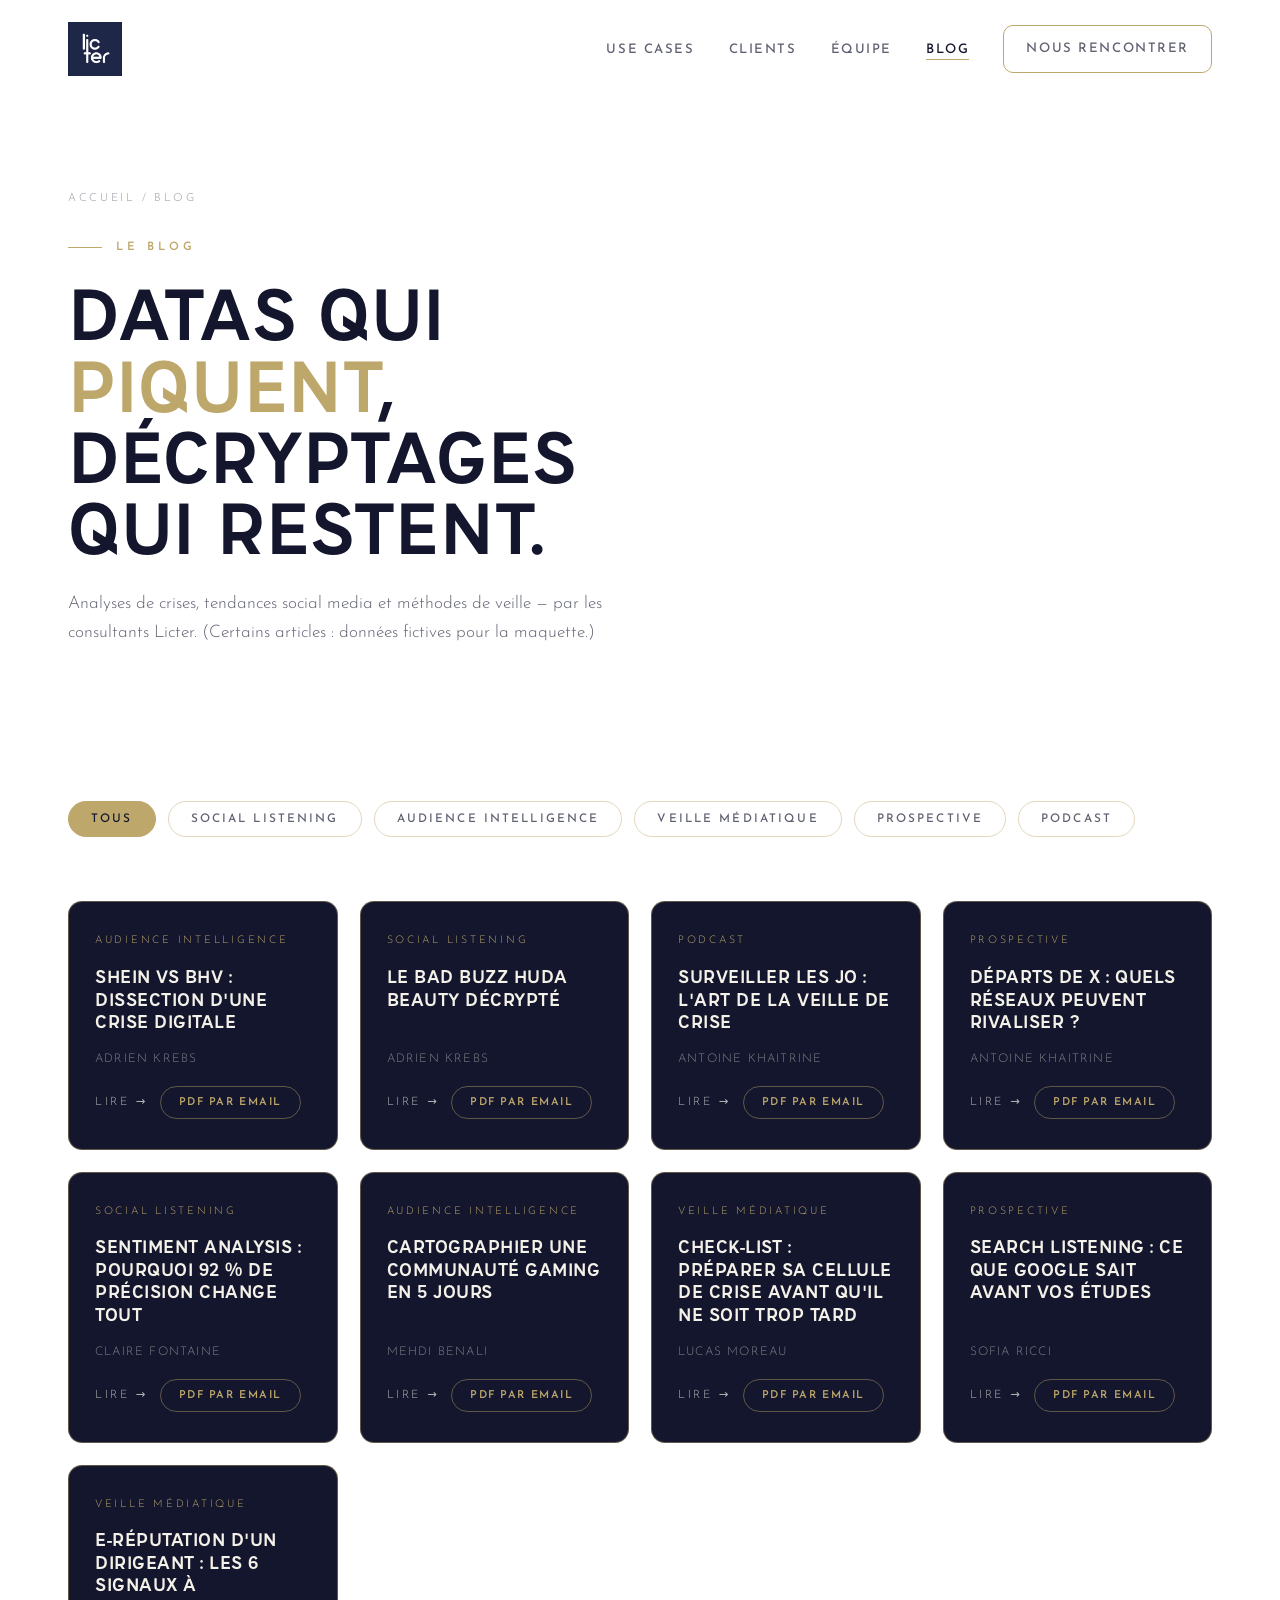
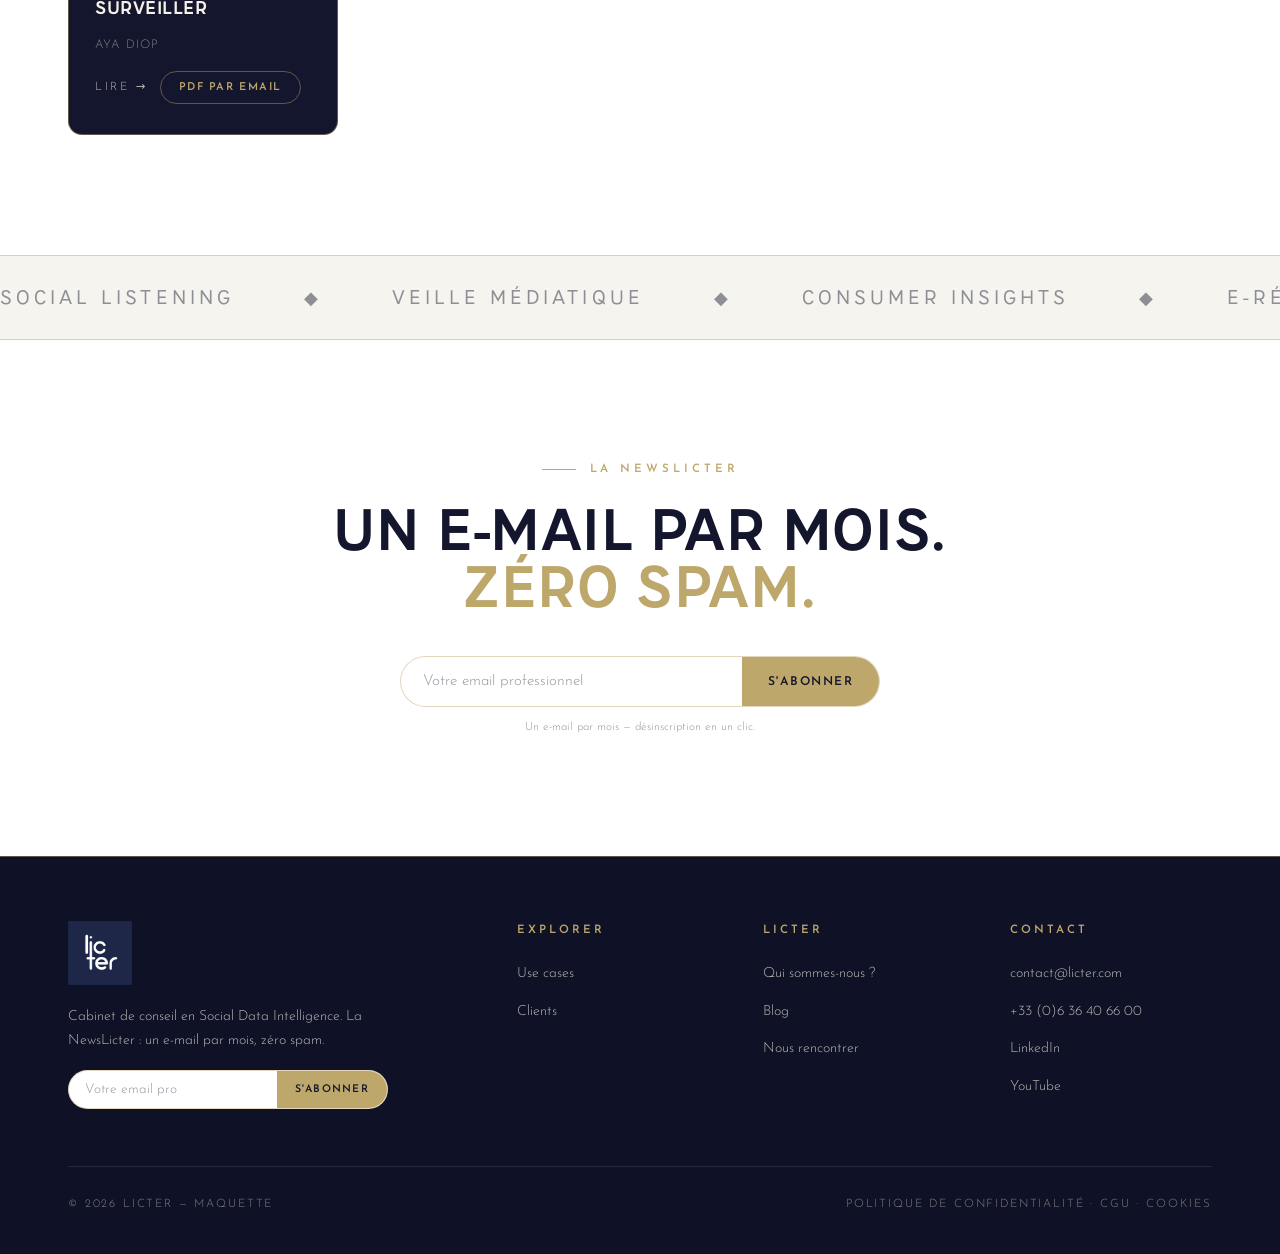
==== blog.html @ c08f7c5b "Use cases : refonte complète en 9 offres - Page use-cases.html : Social Listening, Consumer & Audien" ====
<!DOCTYPE html>
<html lang="fr">
<head>
<meta charset="UTF-8">
<meta name="viewport" content="width=device-width, initial-scale=1.0">
<title>Blog — Licter</title>
<meta name="description" content="Analyses de crises digitales, social listening et veille médiatique : le blog des consultants Licter.">
<meta name="robots" content="noindex, nofollow">
<link rel="preconnect" href="https://fonts.googleapis.com">
<link rel="preconnect" href="https://fonts.gstatic.com" crossorigin>
<link href="https://fonts.googleapis.com/css2?family=Josefin+Sans:ital,wght@0,300;0,400;0,500;0,600;1,400&display=swap" rel="stylesheet">
<link rel="stylesheet" href="assets/css/style.css?v=1784730617">
</head>
<body>
<div id="progress"></div>
<div id="halo"></div>
<nav id="nav">
  <div class="wrap nav-inner">
    <a href="index.html" class="brand">
      <img src="assets/img/logo-bleu.webp" alt="Licter — accueil">
    </a>
    <ul class="nav-links" id="navlinks">
      <li><a href="use-cases.html">Use cases</a><div class="submenu"><div class="submenu-inner"><a href="use-cases.html"><b>Social Listening</b><small>Mentions, sentiment, tendances émergentes</small></a><a href="use-cases.html"><b>Consumer & Audience Intelligence</b><small>Comprendre vos cibles et leurs communautés</small></a><a href="use-cases.html"><b>Veille 24/24</b><small>Détection et alerte en continu, jour et nuit</small></a><a href="use-cases.html"><b>GEO</b><small>Votre marque dans les réponses des IA</small></a><a class="tout" href="use-cases.html"><b>Tous nos use cases →</b></a></div></div></li>
      <li><a href="clients.html">Clients</a><div class="submenu"><div class="submenu-inner"><a href="clients.html"><b>Témoignages vidéo</b><small>HP, La Poste, Decathlon… en 2 minutes</small></a><a href="clients.html"><b>Nos références</b><small>50+ entreprises, 14 secteurs</small></a><a href="clients.html"><b>Devenir client</b><small>Une analyse gratuite sous 24 h</small></a><a class="tout" href="clients.html"><b>Tous les témoignages →</b></a></div></div></li>
      <li><a href="equipe.html">Équipe</a><div class="submenu"><div class="submenu-inner"><a href="equipe.html"><b>L'équipe</b><small>Consultants, data scientists, veilleurs</small></a><a href="equipe.html"><b>Notre histoire</b><small>De 2019 au Top 50 mondial</small></a><a href="equipe.html"><b>Nous rejoindre</b><small>3 postes ouverts</small></a><a class="tout" href="equipe.html"><b>Qui sommes-nous ? →</b></a></div></div></li>
      <li><a href="blog.html" class="active">Blog</a><div class="submenu"><div class="submenu-inner"><a href="blog.html"><b>Décryptages de crises</b><small>Shein vs BHV, Huda Beauty…</small></a><a href="blog.html"><b>Méthodes de veille</b><small>Check-lists et retours d'expérience</small></a><a href="blog.html"><b>La NewsLicter</b><small>Un e-mail par mois, zéro spam</small></a><a class="tout" href="blog.html"><b>Tous les articles →</b></a></div></div></li>
      <li><a href="contact.html" class="btn" style="padding:12px 22px">Nous rencontrer</a></li>
    </ul>
    <button class="burger" id="burger" aria-label="Menu">☰</button>
  </div>
</nav>
<header class="page-hero">
  <div class="wrap">
    <span class="fil"><a href="index.html">Accueil</a> / Blog</span>
    <div class="eyebrow">Le blog</div>
    <h1>Datas qui <span class="gold">piquent</span>,<br>décryptages qui restent.</h1>
    <p class="lead">Analyses de crises, tendances social media et méthodes de veille — par les consultants Licter. (Certains articles : données fictives pour la maquette.)</p>
  </div>
</header><section class="section" style="padding-top:20px">
  <div class="wrap">
    <div class="filtres rv">
      <button class="actif" data-cat="tous">Tous</button>
      <button data-cat="listening">Social Listening</button>
      <button data-cat="audience">Audience Intelligence</button>
      <button data-cat="veille">Veille médiatique</button>
      <button data-cat="prospective">Prospective</button>
      <button data-cat="podcast">Podcast</button>
    </div>
    <div class="articles">
      <div class="article rv" data-cat="audience"><span class="cat">Audience Intelligence</span><h3>Shein vs BHV : dissection d'une crise digitale</h3><span class="auteur">Adrien Krebs</span><div class="actions"><a href="#" class="lire">Lire →</a><button class="gate" data-titre="Shein vs BHV : dissection d'une crise digitale">PDF par email</button></div></div>
      <div class="article rv d1" data-cat="listening"><span class="cat">Social Listening</span><h3>Le bad buzz Huda Beauty décrypté</h3><span class="auteur">Adrien Krebs</span><div class="actions"><a href="#" class="lire">Lire →</a><button class="gate" data-titre="Le bad buzz Huda Beauty décrypté">PDF par email</button></div></div>
      <div class="article rv d2" data-cat="podcast"><span class="cat">Podcast</span><h3>Surveiller les JO : l'art de la veille de crise</h3><span class="auteur">Antoine Khaitrine</span><div class="actions"><a href="#" class="lire">Lire →</a><button class="gate" data-titre="Surveiller les JO : l'art de la veille de crise">PDF par email</button></div></div>
      <div class="article rv d3" data-cat="prospective"><span class="cat">Prospective</span><h3>Départs de X : quels réseaux peuvent rivaliser ?</h3><span class="auteur">Antoine Khaitrine</span><div class="actions"><a href="#" class="lire">Lire →</a><button class="gate" data-titre="Départs de X : quels réseaux peuvent rivaliser ?">PDF par email</button></div></div>
      <div class="article rv" data-cat="listening"><span class="cat">Social Listening</span><h3>Sentiment analysis : pourquoi 92 % de précision change tout</h3><span class="auteur">Claire Fontaine</span><div class="actions"><a href="#" class="lire">Lire →</a><button class="gate" data-titre="Sentiment analysis : pourquoi 92 % de précision change tout">PDF par email</button></div></div>
      <div class="article rv d1" data-cat="audience"><span class="cat">Audience Intelligence</span><h3>Cartographier une communauté gaming en 5 jours</h3><span class="auteur">Mehdi Benali</span><div class="actions"><a href="#" class="lire">Lire →</a><button class="gate" data-titre="Cartographier une communauté gaming en 5 jours">PDF par email</button></div></div>
      <div class="article rv d2" data-cat="veille"><span class="cat">Veille médiatique</span><h3>Check-list : préparer sa cellule de crise avant qu'il ne soit trop tard</h3><span class="auteur">Lucas Moreau</span><div class="actions"><a href="#" class="lire">Lire →</a><button class="gate" data-titre="Check-list : préparer sa cellule de crise avant qu'il ne soit trop tard">PDF par email</button></div></div>
      <div class="article rv d3" data-cat="prospective"><span class="cat">Prospective</span><h3>Search listening : ce que Google sait avant vos études</h3><span class="auteur">Sofia Ricci</span><div class="actions"><a href="#" class="lire">Lire →</a><button class="gate" data-titre="Search listening : ce que Google sait avant vos études">PDF par email</button></div></div>
      <div class="article rv" data-cat="veille"><span class="cat">Veille médiatique</span><h3>E-réputation d'un dirigeant : les 6 signaux à surveiller</h3><span class="auteur">Aya Diop</span><div class="actions"><a href="#" class="lire">Lire →</a><button class="gate" data-titre="E-réputation d'un dirigeant : les 6 signaux à surveiller">PDF par email</button></div></div>
    </div>
  </div>
</section>
<div class="marquee" aria-hidden="true">
  <div class="marquee-track">
    <span>Social listening</span><span>◆</span><span>Veille médiatique</span><span>◆</span><span>Consumer insights</span><span>◆</span><span>E-réputation</span><span>◆</span><span>Gestion de crise</span><span>◆</span><span>Audience intelligence</span><span>◆</span><span>Search listening</span><span>◆</span><span>Étude de marché social data</span><span>◆</span>
  </div>
</div>
<section class="section" style="text-align:center">
  <div class="wrap">
    <div class="eyebrow rv" style="justify-content:center">La NewsLicter</div>
    <h2 class="rv d1">Un e-mail par mois.<br><span class="gold">Zéro spam.</span></h2>
    <div class="rv d2" style="margin-top:40px;display:flex;flex-direction:column;align-items:center">
      <form class="lead-form" data-source="newsletter-blog" novalidate style="width:100%;max-width:480px">
        <input type="email" placeholder="Votre email professionnel" aria-label="Votre email professionnel" required>
        <button type="submit">S'abonner</button>
      </form>
      <p class="lead-ok">✓ Bienvenue dans la NewsLicter !</p>
      <p class="lead-note" style="text-align:center">Un e-mail par mois — désinscription en un clic.</p>
    </div>
  </div>
</section>
<div class="modal-back" id="modal-gate" role="dialog" aria-modal="true" aria-labelledby="modal-titre">
  <div class="modal">
    <button class="close" aria-label="Fermer">✕</button>
    <span class="modal-cat">Étude Licter · PDF</span>
    <h3 class="modal-titre" id="modal-titre">Titre de l'étude</h3>
    <p>Recevez le décryptage complet dans votre boîte mail — méthodologie, chiffres et enseignements.</p>
    <form class="lead-form" data-source="etude-pdf" novalidate>
      <input type="email" placeholder="Votre email professionnel" aria-label="Votre email professionnel" required>
      <button type="submit">Recevoir le PDF</button>
    </form>
    <p class="lead-ok">✓ L'étude arrive dans votre boîte mail !</p>
    <p class="lead-note">En envoyant votre email, vous acceptez d'être recontacté par Licter — désinscription en un clic.</p>
  </div>
</div>

<div class="modal-back" id="modal-exit" role="dialog" aria-modal="true" aria-labelledby="exit-titre">
  <div class="modal">
    <button class="close" aria-label="Fermer">✕</button>
    <span class="modal-cat">Avant de partir…</span>
    <h3 id="exit-titre">Repartez avec l'analyse gratuite de votre marque</h3>
    <p>Indiquez votre email : un consultant vous envoie une première analyse social data sous 24 h. Sans engagement.</p>
    <form class="lead-form" data-source="exit-intent" novalidate>
      <input type="email" placeholder="Votre email professionnel" aria-label="Votre email professionnel" required>
      <button type="submit">Recevoir mon analyse</button>
    </form>
    <p class="lead-ok">✓ C'est noté ! À très vite.</p>
    <p class="lead-note">En envoyant votre email, vous acceptez d'être recontacté par Licter — désinscription en un clic.</p>
  </div>
</div><footer>
  <div class="wrap">
    <div class="foot-grid">
      <div>
        <div class="brand" style="margin-bottom:20px"><img src="assets/img/logo-bleu.webp" alt="Licter" style="height:64px;width:64px"></div>
        <p style="font-size:.88rem;color:var(--ivoire-60);max-width:34ch">Cabinet de conseil en Social Data Intelligence. La NewsLicter : un e-mail par mois, zéro spam.</p>
        <form class="lead-form mini" data-source="newsletter-footer" novalidate style="margin-top:18px;max-width:320px">
          <input type="email" placeholder="Votre email pro" aria-label="Votre email professionnel" required>
          <button type="submit">S'abonner</button>
        </form>
        <p class="lead-ok">✓ Bienvenue dans la NewsLicter !</p>
      </div>
      <div><h4>Explorer</h4><ul><li><a href="use-cases.html">Use cases</a></li><li><a href="clients.html">Clients</a></li></ul></div>
      <div><h4>Licter</h4><ul><li><a href="equipe.html">Qui sommes-nous ?</a></li><li><a href="blog.html">Blog</a></li><li><a href="contact.html">Nous rencontrer</a></li></ul></div>
      <div><h4>Contact</h4><ul><li><a href="mailto:contact@licter.com">contact@licter.com</a></li><li><a href="tel:+33636406600">+33 (0)6 36 40 66 00</a></li><li><a href="#">LinkedIn</a></li><li><a href="#">YouTube</a></li></ul></div>
    </div>
    <div class="foot-bottom">
      <span>© 2026 Licter — Maquette</span>
      <span>Politique de confidentialité · CGU · Cookies</span>
    </div>
  </div>
</footer>
<script src="assets/js/main.js?v=1784730617"></script>
</body>
</html>
---- assets/css/style.css ----
@font-face{
  font-family:'Aiglon';
  src:url('../fonts/AiglonPro-Regular.woff2') format('woff2');
  font-weight:400;font-style:normal;font-display:swap;
}
@font-face{
  font-family:'Aiglon';
  src:url('../fonts/AiglonPro-Bold.woff2') format('woff2');
  font-weight:700;font-style:normal;font-display:swap;
}

:root{
  --noir:#000000;        /* fond — brief : fonds noirs */
  --nuit:#0B0D1C;        /* noir bleuté profond */
  --bleu:#13162D;        /* bleu Licter — surfaces */
  --bleu-2:#1B2040;      /* surfaces élevées */
  --ligne:rgba(190,167,107,.22);
  --or:#BEA76B;          /* doré Licter */
  --or-clair:#DCC98F;
  --ivoire:#F4F1E8;
  --ivoire-60:rgba(244,241,232,.62);
  --ivoire-35:rgba(244,241,232,.35);
  --display:'Aiglon', Georgia, serif;
  --body:'Josefin Sans', 'Segoe UI', system-ui, sans-serif;
  --max:1200px;
}
*{margin:0;padding:0;box-sizing:border-box}
html{scroll-behavior:smooth}
body{
  background:var(--noir);
  color:var(--ivoire);
  font-family:var(--body);
  font-weight:300;
  line-height:1.65;
  overflow-x:hidden;
}
::selection{background:var(--or);color:var(--nuit)}
img{max-width:100%;display:block}
a{color:inherit;text-decoration:none}

/* ---------- utilitaires ---------- */
.wrap{max-width:var(--max);margin:0 auto;padding:0 28px}
.eyebrow{
  font-family:var(--body);font-weight:600;font-size:.72rem;
  letter-spacing:.34em;text-transform:uppercase;color:var(--or);
  display:flex;align-items:center;gap:14px;margin-bottom:22px;
}
.eyebrow::before{content:'';width:34px;height:1px;background:var(--or);display:inline-block}
h1,h2,h3{font-family:var(--display);font-weight:700;line-height:1.06;letter-spacing:.01em}
h2{font-size:clamp(2rem,4.4vw,3.4rem);text-transform:uppercase}
.gold{color:var(--or)}
.section{padding:120px 0;position:relative}
.lead{font-size:1.08rem;color:var(--ivoire-60);max-width:560px}

/* reveal au scroll */
.rv{opacity:0;transform:translateY(34px);transition:opacity .9s cubic-bezier(.19,1,.22,1),transform .9s cubic-bezier(.19,1,.22,1)}
.rv.in{opacity:1;transform:none}
.rv.d1{transition-delay:.12s}.rv.d2{transition-delay:.24s}.rv.d3{transition-delay:.36s}.rv.d4{transition-delay:.48s}

/* barre de progression scroll */
#progress{position:fixed;top:0;left:0;height:2px;width:0;background:linear-gradient(90deg,var(--or),var(--or-clair));z-index:1000}

/* curseur halo */
#halo{position:fixed;width:340px;height:340px;border-radius:50%;pointer-events:none;z-index:1;
  background:radial-gradient(circle,rgba(190,167,107,.10) 0%,transparent 65%);
  transform:translate(-50%,-50%);transition:opacity .4s;opacity:0}

/* ---------- nav ---------- */
nav{
  position:fixed;top:0;left:0;right:0;z-index:900;
  transition:background .4s,border-color .4s,padding .4s;
  border-bottom:1px solid transparent;padding:22px 0;
}
nav.scrolled{background:rgba(0,0,0,.72);backdrop-filter:blur(18px);border-color:var(--ligne);padding:14px 0}
.nav-inner{display:flex;align-items:center;justify-content:space-between;gap:24px}
.brand{display:flex;align-items:center;gap:12px}
.brand img{height:54px;width:54px}

.nav-links{display:flex;gap:34px;align-items:center;list-style:none}
.nav-links a{font-size:.82rem;font-weight:500;letter-spacing:.12em;text-transform:uppercase;color:var(--ivoire-60);position:relative;padding:4px 0;transition:color .3s}
.nav-links a::after{content:'';position:absolute;left:0;bottom:0;width:0;height:1px;background:var(--or);transition:width .35s cubic-bezier(.19,1,.22,1)}
.nav-links a:hover{color:var(--ivoire)}
.nav-links a:hover::after{width:100%}
.btn{
  display:inline-flex;align-items:center;gap:10px;
  font-family:var(--body);font-weight:600;font-size:.8rem;letter-spacing:.16em;text-transform:uppercase;
  padding:15px 30px;border:1px solid var(--or);color:var(--or);
  position:relative;overflow:hidden;transition:color .35s;cursor:pointer;background:transparent;
}
.btn::before{content:'';position:absolute;inset:0;background:var(--or);transform:scaleX(0);transform-origin:left;transition:transform .35s cubic-bezier(.19,1,.22,1);z-index:-1}
.btn:hover{color:var(--nuit)}
.btn:hover::before{transform:scaleX(1)}
.btn.plein{background:var(--or);color:var(--nuit)}
.btn.plein::before{background:var(--or-clair);transform:scaleX(0)}
.btn.plein:hover::before{transform:scaleX(1)}
.burger{display:none;background:none;border:none;color:var(--ivoire);font-size:1.6rem;cursor:pointer}

/* ---------- hero ---------- */
#hero{min-height:100vh;display:flex;align-items:center;position:relative;overflow:hidden}
#constellation{position:absolute;inset:0;width:100%;height:100%}
.hero-content{position:relative;z-index:2;padding:160px 0 80px}
.hero-badge{
  display:inline-flex;align-items:center;gap:10px;border:1px solid var(--ligne);
  padding:9px 18px;border-radius:100px;font-size:.72rem;letter-spacing:.22em;text-transform:uppercase;
  color:var(--ivoire-60);margin-bottom:34px;background:rgba(19,22,45,.5);backdrop-filter:blur(6px);
}
.hero-badge i{width:7px;height:7px;border-radius:50%;background:var(--or);display:inline-block;animation:pulse 2.2s infinite}
@keyframes pulse{0%,100%{box-shadow:0 0 0 0 rgba(190,167,107,.5)}50%{box-shadow:0 0 0 7px rgba(190,167,107,0)}}
h1{font-size:clamp(2.6rem,6.4vw,5.2rem);text-transform:uppercase;max-width:15ch}
.h1-line{display:block;overflow:hidden}
.h1-line span{display:inline-block;transform:translateY(110%);animation:rise 1.1s cubic-bezier(.19,1,.22,1) forwards}
.h1-line:nth-child(2) span{animation-delay:.14s}
.h1-line:nth-child(3) span{animation-delay:.28s}
@keyframes rise{to{transform:none}}
.hero-sub{margin-top:30px;font-size:1.12rem;color:var(--ivoire-60);max-width:520px;opacity:0;animation:fadeup 1s .55s forwards}
.hero-ctas{margin-top:44px;display:flex;gap:18px;flex-wrap:wrap;opacity:0;animation:fadeup 1s .75s forwards}
@keyframes fadeup{from{opacity:0;transform:translateY(20px)}to{opacity:1;transform:none}}
.hero-stats{
  margin-top:80px;display:grid;grid-template-columns:repeat(4,1fr);gap:1px;background:var(--ligne);
  border:1px solid var(--ligne);opacity:0;animation:fadeup 1s .95s forwards;
}
.stat{background:rgba(19,22,45,.6);backdrop-filter:blur(8px);padding:26px 28px}
.stat b{font-family:var(--display);font-weight:700;font-size:2.1rem;color:var(--or);display:block;line-height:1}
.stat small{font-size:.72rem;letter-spacing:.18em;text-transform:uppercase;color:var(--ivoire-35);display:block;margin-top:10px}
.scroll-hint{position:absolute;bottom:34px;left:50%;transform:translateX(-50%);z-index:2;
  font-size:.66rem;letter-spacing:.3em;text-transform:uppercase;color:var(--ivoire-35);display:flex;flex-direction:column;align-items:center;gap:12px}
.scroll-hint::after{content:'';width:1px;height:44px;background:linear-gradient(var(--or),transparent);animation:drop 1.8s infinite}
@keyframes drop{0%{transform:scaleY(0);transform-origin:top}45%{transform:scaleY(1);transform-origin:top}55%{transform:scaleY(1);transform-origin:bottom}100%{transform:scaleY(0);transform-origin:bottom}}

/* ---------- marquee ---------- */
.marquee{border-top:1px solid var(--ligne);border-bottom:1px solid var(--ligne);padding:26px 0;overflow:hidden;background:var(--bleu)}
.marquee-track{display:flex;gap:70px;width:max-content;animation:scroll 32s linear infinite}
.marquee:hover .marquee-track{animation-play-state:paused}
.marquee-track span{font-family:var(--display);font-weight:400;font-size:1.15rem;letter-spacing:.22em;text-transform:uppercase;color:var(--ivoire-35);white-space:nowrap;transition:color .3s}
.marquee-track span:hover{color:var(--or)}
.marquee-track em{color:var(--or);font-style:normal}
@keyframes scroll{to{transform:translateX(-50%)}}

/* ---------- use cases ---------- */
.grid-3{display:grid;grid-template-columns:repeat(3,1fr);gap:22px;margin-top:64px}
.case{
  border:1px solid var(--ligne);background:linear-gradient(160deg,var(--bleu) 0%,rgba(19,22,45,.4) 100%);
  padding:38px 32px;position:relative;transform-style:preserve-3d;transition:border-color .3s;will-change:transform;
}
.case:hover{border-color:rgba(190,167,107,.55)}
.case .num{font-family:var(--body);font-weight:600;font-size:.7rem;letter-spacing:.26em;color:var(--or);display:block;margin-bottom:52px}
.case h3{font-size:1.35rem;text-transform:uppercase;margin-bottom:14px}
.case p{font-size:.92rem;color:var(--ivoire-60)}
.case .fl{position:absolute;top:32px;right:32px;color:var(--or);opacity:0;transform:translate(-8px,8px);transition:.35s}
.case:hover .fl{opacity:1;transform:none}

/* ---------- techno ---------- */
#techno{background:var(--bleu)}
.tech-grid{display:grid;grid-template-columns:repeat(4,1fr);gap:0;margin-top:64px;border:1px solid var(--ligne)}
.tech{padding:44px 34px;border-right:1px solid var(--ligne);position:relative;overflow:hidden;transition:background .4s}
.tech:last-child{border-right:none}
.tech:hover{background:rgba(190,167,107,.05)}
.tech::after{content:'';position:absolute;bottom:0;left:0;width:100%;height:2px;background:var(--or);transform:scaleX(0);transform-origin:left;transition:transform .5s cubic-bezier(.19,1,.22,1)}
.tech:hover::after{transform:scaleX(1)}
.tech .q{font-family:var(--display);font-weight:700;font-size:.85rem;letter-spacing:.3em;color:var(--or);display:block;margin-bottom:20px}
.tech h3{font-size:1.06rem;text-transform:uppercase;letter-spacing:.06em;margin-bottom:14px}
.tech p{font-size:.88rem;color:var(--ivoire-60)}
.pipeline{margin-top:70px;position:relative;height:70px;display:none}
@media(min-width:900px){.pipeline{display:block}}
.pipeline svg{width:100%;height:100%;overflow:visible}

/* ---------- carte ---------- */
#carte .split{display:grid;grid-template-columns:1.5fr 1fr;gap:44px;align-items:stretch;margin-top:56px}
.map-frame{border:1px solid var(--ligne);background:var(--bleu);position:relative;padding:16px;display:flex;align-items:center}
#dotmap{width:100%;aspect-ratio:140/64;display:block;cursor:crosshair}
#tooltip{
  position:absolute;pointer-events:none;background:var(--nuit);border:1px solid var(--or);
  padding:12px 16px;font-size:.8rem;opacity:0;transition:opacity .2s;z-index:5;min-width:170px;
}
#tooltip b{font-family:var(--display);letter-spacing:.08em;color:var(--or);display:block;font-size:.9rem;text-transform:uppercase}
#tooltip small{color:var(--ivoire-60)}
.feed{border:1px solid var(--ligne);background:var(--bleu);display:flex;flex-direction:column;overflow:hidden}
.feed-head{padding:20px 24px;border-bottom:1px solid var(--ligne);display:flex;align-items:center;gap:12px;
  font-size:.72rem;letter-spacing:.26em;text-transform:uppercase;color:var(--ivoire-60)}
.feed-head i{width:8px;height:8px;border-radius:50%;background:#5ecb8f;animation:pulse 1.6s infinite}
#feed-list{padding:12px;display:flex;flex-direction:column;gap:10px;flex:1}
.mention{border:1px solid rgba(244,241,232,.08);background:rgba(0,0,0,.4);padding:14px 16px;animation:slidein .5s cubic-bezier(.19,1,.22,1)}
@keyframes slidein{from{opacity:0;transform:translateY(-14px)}to{opacity:1;transform:none}}
.mention .meta{display:flex;justify-content:space-between;font-size:.68rem;letter-spacing:.14em;text-transform:uppercase;color:var(--ivoire-35);margin-bottom:7px}
.mention .meta .pos{color:#5ecb8f}.mention .meta .neg{color:#d97a6a}.mention .meta .neu{color:var(--or)}
.mention p{font-size:.85rem;color:var(--ivoire-60)}

/* ---------- offres ---------- */
#offres{background:var(--bleu)}
.offres-grid{display:grid;grid-template-columns:1fr 1fr;gap:22px;margin-top:64px}
.offre{
  border:1px solid var(--ligne);padding:52px 44px;position:relative;overflow:hidden;
  background:linear-gradient(150deg,rgba(0,0,0,.5),rgba(0,0,0,.2));transition:transform .5s cubic-bezier(.19,1,.22,1),border-color .4s;
}
.offre:hover{transform:translateY(-8px);border-color:rgba(190,167,107,.6)}
.offre::before{content:'';position:absolute;top:-90px;right:-90px;width:230px;height:230px;border-radius:50%;
  background:radial-gradient(circle,rgba(190,167,107,.16),transparent 70%);transition:transform .6s}
.offre:hover::before{transform:scale(1.5)}
.offre .tag{font-size:.68rem;letter-spacing:.28em;text-transform:uppercase;color:var(--or);border:1px solid var(--ligne);padding:7px 14px;display:inline-block;margin-bottom:30px}
.offre h3{font-size:1.9rem;text-transform:uppercase;margin-bottom:18px}
.offre p{color:var(--ivoire-60);margin-bottom:30px;max-width:44ch}
.offre ul{list-style:none;margin-bottom:38px}
.offre li{padding:11px 0;border-bottom:1px solid rgba(244,241,232,.07);font-size:.92rem;color:var(--ivoire-60);display:flex;gap:12px;align-items:baseline}
.offre li::before{content:'◆';color:var(--or);font-size:.6rem}

/* ---------- clients vidéos ---------- */
.videos{display:grid;grid-template-columns:repeat(3,1fr);gap:22px;margin-top:64px}
.video{
  aspect-ratio:4/4.6;border:1px solid var(--ligne);position:relative;overflow:hidden;cursor:pointer;
  display:flex;flex-direction:column;justify-content:flex-end;padding:30px;
}
.video .bg{position:absolute;inset:0;transition:transform .8s cubic-bezier(.19,1,.22,1)}
.video:hover .bg{transform:scale(1.06)}
.video .bg.v1{background:radial-gradient(circle at 30% 25%,#243056 0%,var(--bleu) 55%,var(--nuit) 100%)}
.video .bg.v2{background:radial-gradient(circle at 70% 30%,#2c2a4e 0%,var(--bleu) 55%,var(--nuit) 100%)}
.video .bg.v3{background:radial-gradient(circle at 45% 70%,#1e2c50 0%,var(--bleu) 55%,var(--nuit) 100%)}
.video .bg::after{content:'';position:absolute;inset:0;background:
  repeating-linear-gradient(0deg,transparent 0 26px,rgba(190,167,107,.05) 26px 27px),
  repeating-linear-gradient(90deg,transparent 0 26px,rgba(190,167,107,.05) 26px 27px)}
.play{
  position:absolute;top:50%;left:50%;transform:translate(-50%,-60%);width:72px;height:72px;border-radius:50%;
  border:1px solid var(--or);display:flex;align-items:center;justify-content:center;transition:.4s;background:rgba(0,0,0,.35);backdrop-filter:blur(4px);
}
.play::after{content:'';border-left:14px solid var(--or);border-top:9px solid transparent;border-bottom:9px solid transparent;margin-left:4px}
.video:hover .play{background:var(--or)}
.video:hover .play::after{border-left-color:var(--nuit)}
.video .vmeta{position:relative;z-index:2}
.video .vmeta small{font-size:.68rem;letter-spacing:.26em;text-transform:uppercase;color:var(--or);display:block;margin-bottom:10px}
.video .vmeta h3{font-size:1.2rem;text-transform:uppercase;line-height:1.25}
.video .duree{position:absolute;top:22px;right:22px;font-size:.7rem;letter-spacing:.14em;color:var(--ivoire-60);border:1px solid rgba(244,241,232,.15);padding:5px 10px;z-index:2}

/* ---------- équipe ---------- */
#equipe{background:var(--bleu)}
.quote{font-family:var(--display);font-weight:400;font-size:clamp(1.5rem,3vw,2.3rem);line-height:1.3;max-width:21ch;margin-top:44px}
.quote .gold{font-weight:700}
.signature{margin-top:30px;font-size:.85rem;letter-spacing:.2em;text-transform:uppercase;color:var(--ivoire-60)}
.team{display:grid;grid-template-columns:repeat(4,1fr);gap:22px;margin-top:70px}
.membre{border:1px solid var(--ligne);overflow:hidden;position:relative}
.membre .photo{aspect-ratio:1/1.15;background:linear-gradient(160deg,var(--bleu-2),var(--nuit));position:relative;overflow:hidden}
.membre .photo::after{content:'';position:absolute;inset:0;background:radial-gradient(circle at 50% 30%,rgba(190,167,107,.12),transparent 60%)}
.membre .photo svg{position:absolute;inset:0;width:100%;height:100%;opacity:.5;transition:transform .7s cubic-bezier(.19,1,.22,1)}
.membre:hover .photo svg{transform:scale(1.1) rotate(3deg)}
.membre .id{padding:22px 24px;border-top:1px solid var(--ligne)}
.membre .id b{font-family:var(--display);letter-spacing:.06em;text-transform:uppercase;display:block;font-size:1rem}
.membre .id small{font-size:.72rem;letter-spacing:.18em;text-transform:uppercase;color:var(--or)}

/* ---------- blog ---------- */
.articles{display:grid;grid-template-columns:repeat(4,1fr);gap:22px;margin-top:64px}
.article{border:1px solid var(--ligne);padding:30px 26px;display:flex;flex-direction:column;gap:16px;background:var(--bleu);transition:transform .45s cubic-bezier(.19,1,.22,1),border-color .3s}
.article:hover{transform:translateY(-8px);border-color:rgba(190,167,107,.55)}
.article .cat{font-size:.66rem;letter-spacing:.26em;text-transform:uppercase;color:var(--or)}
.article h3{font-size:1.05rem;line-height:1.35;text-transform:uppercase;letter-spacing:.03em;flex:1}
.article .auteur{font-size:.75rem;color:var(--ivoire-35);letter-spacing:.1em;text-transform:uppercase}
.article .lire{font-size:.72rem;letter-spacing:.22em;text-transform:uppercase;color:var(--ivoire-60);display:flex;gap:10px;align-items:center;transition:color .3s,gap .3s}
.article:hover .lire{color:var(--or);gap:16px}

/* ---------- CTA final ---------- */
#contact{text-align:center;overflow:hidden;position:relative}
#contact h2{font-size:clamp(2.4rem,6vw,4.6rem);max-width:16ch;margin:0 auto 26px}
#contact .lead{margin:0 auto 46px}
.ring{position:absolute;border:1px solid var(--ligne);border-radius:50%;left:50%;top:50%;transform:translate(-50%,-50%);animation:spin 40s linear infinite;pointer-events:none}
.ring.r1{width:560px;height:560px}
.ring.r2{width:820px;height:820px;animation-duration:70s;animation-direction:reverse}
.ring i{position:absolute;top:-4px;left:50%;width:7px;height:7px;border-radius:50%;background:var(--or)}
@keyframes spin{to{transform:translate(-50%,-50%) rotate(360deg)}}

/* ---------- footer ---------- */
footer{border-top:1px solid var(--ligne);padding:64px 0 40px;background:var(--bleu)}
.foot-grid{display:grid;grid-template-columns:2fr 1fr 1fr 1fr;gap:44px;margin-bottom:56px}
.foot-grid h4{font-family:var(--body);font-weight:600;font-size:.72rem;letter-spacing:.26em;text-transform:uppercase;color:var(--or);margin-bottom:20px}
.foot-grid ul{list-style:none}
.foot-grid li{margin-bottom:11px}
.foot-grid a{font-size:.88rem;color:var(--ivoire-60);transition:color .3s}
.foot-grid a:hover{color:var(--or)}
.foot-bottom{border-top:1px solid rgba(244,241,232,.08);padding-top:28px;display:flex;justify-content:space-between;gap:20px;flex-wrap:wrap;font-size:.72rem;letter-spacing:.16em;text-transform:uppercase;color:var(--ivoire-35)}

/* ---------- responsive ---------- */
@media(max-width:1000px){
  .grid-3,.videos{grid-template-columns:repeat(2,1fr)}
  .tech-grid{grid-template-columns:repeat(2,1fr)}
  .tech:nth-child(2){border-right:none}
  .tech:nth-child(-n+2){border-bottom:1px solid var(--ligne)}
  .articles,.team{grid-template-columns:repeat(2,1fr)}
  #carte .split{grid-template-columns:1fr}
  .offres-grid{grid-template-columns:1fr}
  .foot-grid{grid-template-columns:1fr 1fr}
}
@media(max-width:720px){
  .nav-links{position:fixed;inset:0;background:var(--noir);flex-direction:column;justify-content:center;gap:30px;
    transform:translateX(100%);transition:transform .45s cubic-bezier(.19,1,.22,1);z-index:950}
  .nav-links.open{transform:none}
  .nav-links a{font-size:1.1rem}
  .burger{display:block;position:relative;z-index:960}
  .hero-stats{grid-template-columns:1fr 1fr}
  .grid-3,.videos,.articles,.team{grid-template-columns:1fr}
  .section{padding:80px 0}
  #halo{display:none}
}
@media(prefers-reduced-motion:reduce){
  *,*::before,*::after{animation-duration:.01ms!important;animation-iteration-count:1!important;transition-duration:.01ms!important}
  .h1-line span{transform:none}
  .hero-sub,.hero-ctas,.hero-stats{opacity:1}
  .rv{opacity:1;transform:none}
}

/* ---------- pages intérieures ---------- */
.nav-links a.active{color:var(--ivoire)}
.nav-links a.active::after{width:100%}
.page-hero{padding:190px 0 90px;position:relative;overflow:hidden}
.page-hero h1{font-size:clamp(2.4rem,5.4vw,4.2rem)}
.page-hero .lead{margin-top:26px}
.fil{font-size:.7rem;letter-spacing:.24em;text-transform:uppercase;color:var(--ivoire-35);margin-bottom:30px;display:block}
.fil a:hover{color:var(--or)}
.chiffres{display:grid;grid-template-columns:repeat(4,1fr);gap:1px;background:var(--ligne);border:1px solid var(--ligne);margin-top:70px}
.chiffres .stat{background:rgba(19,22,45,.6)}
.uc-detail{display:grid;grid-template-columns:1fr 1fr;gap:22px;margin-top:64px}
.uc-detail .case{display:flex;flex-direction:column}
.uc-detail .case .kpi{margin-top:auto;padding-top:26px;border-top:1px solid rgba(244,241,232,.08);display:flex;gap:30px}
.uc-detail .case .kpi b{font-family:var(--display);font-size:1.5rem;color:var(--or);display:block}
.uc-detail .case .kpi small{font-size:.66rem;letter-spacing:.16em;text-transform:uppercase;color:var(--ivoire-35)}
.compare{margin-top:70px;border:1px solid var(--ligne);overflow-x:auto}
.compare table{width:100%;border-collapse:collapse;min-width:640px}
.compare th,.compare td{padding:20px 26px;text-align:left;border-bottom:1px solid rgba(244,241,232,.08);font-size:.92rem}
.compare th{font-family:var(--display);font-weight:700;letter-spacing:.08em;text-transform:uppercase;color:var(--or);background:var(--bleu)}
.compare td:first-child{color:var(--ivoire-60)}
.compare tr:hover td{background:rgba(190,167,107,.04)}
.compare .oui{color:var(--or)}
.faq{margin-top:70px;border-top:1px solid var(--ligne)}
.qa{border-bottom:1px solid var(--ligne)}
.qa button{width:100%;background:none;border:none;color:var(--ivoire);font-family:var(--body);font-weight:500;
  font-size:1.02rem;text-align:left;padding:26px 8px;cursor:pointer;display:flex;justify-content:space-between;gap:20px;align-items:center}
.qa button::after{content:'+';font-family:var(--display);color:var(--or);font-size:1.5rem;transition:transform .35s}
.qa.open button::after{transform:rotate(45deg)}
.qa .rep{max-height:0;overflow:hidden;transition:max-height .5s cubic-bezier(.19,1,.22,1)}
.qa .rep p{padding:0 8px 28px;color:var(--ivoire-60);font-size:.95rem;max-width:70ch}
.timeline{margin-top:70px;position:relative;padding-left:36px}
.timeline::before{content:'';position:absolute;left:8px;top:6px;bottom:6px;width:1px;background:var(--ligne)}
.jalon{position:relative;padding-bottom:44px}
.jalon::before{content:'';position:absolute;left:-33px;top:6px;width:11px;height:11px;border-radius:50%;background:var(--or);box-shadow:0 0 0 5px rgba(190,167,107,.15)}
.jalon .annee{font-family:var(--display);font-weight:700;color:var(--or);font-size:1.2rem;letter-spacing:.08em}
.jalon h3{font-size:1.05rem;text-transform:uppercase;margin:8px 0 8px}
.jalon p{color:var(--ivoire-60);font-size:.94rem;max-width:60ch}
.valeurs{display:grid;grid-template-columns:repeat(3,1fr);gap:22px;margin-top:64px}
.filtres{display:flex;gap:12px;flex-wrap:wrap;margin-top:44px}
.filtres button{background:none;border:1px solid var(--ligne);color:var(--ivoire-60);font-family:var(--body);font-weight:500;
  font-size:.74rem;letter-spacing:.18em;text-transform:uppercase;padding:11px 22px;cursor:pointer;transition:.3s}
.filtres button:hover{border-color:var(--or);color:var(--ivoire)}
.filtres button.actif{background:var(--or);border-color:var(--or);color:var(--nuit)}
.article.cache{display:none}
.form-grid{display:grid;grid-template-columns:1.1fr 1fr;gap:60px;margin-top:70px;align-items:start}
.champ{margin-bottom:26px}
.champ label{display:block;font-size:.7rem;letter-spacing:.22em;text-transform:uppercase;color:var(--ivoire-60);margin-bottom:10px}
.champ input,.champ textarea,.champ select{width:100%;background:var(--bleu);border:1px solid var(--ligne);color:var(--ivoire);
  font-family:var(--body);font-weight:300;font-size:.98rem;padding:16px 18px;transition:border-color .3s;outline:none}
.champ input:focus,.champ textarea:focus,.champ select:focus{border-color:var(--or)}
.champ textarea{min-height:130px;resize:vertical}
.coord{border:1px solid var(--ligne);background:var(--bleu);padding:44px 40px}
.coord h3{font-size:1.2rem;text-transform:uppercase;margin-bottom:24px}
.coord .ligne-c{padding:16px 0;border-bottom:1px solid rgba(244,241,232,.08);display:flex;justify-content:space-between;gap:18px;font-size:.92rem}
.coord .ligne-c span:first-child{color:var(--ivoire-35);font-size:.7rem;letter-spacing:.2em;text-transform:uppercase;padding-top:3px}
.coord .ligne-c a:hover{color:var(--or)}
#form-ok{display:none;border:1px solid var(--or);padding:22px 26px;color:var(--or);margin-top:10px;font-size:.94rem}
@media(max-width:900px){.uc-detail,.form-grid,.valeurs{grid-template-columns:1fr}.chiffres{grid-template-columns:1fr 1fr}}

/* ---------- globe 3D + vignette hero ---------- */
#globe{position:absolute;inset:0;width:100%;height:100%;cursor:grab}
#globe:active{cursor:grabbing}
.hero-vignette{position:absolute;inset:0;pointer-events:none;z-index:1;background:
  linear-gradient(to right, rgba(0,0,0,.72), transparent 26%, transparent 74%, rgba(0,0,0,.72)),
  linear-gradient(to bottom, rgba(0,0,0,.35), transparent 28%, transparent 52%, #000 97%)}
.hero-content{will-change:opacity,transform}

/* ---------- dashboard parallaxe (aperçu VIGIE360) ---------- */
.dash-wrap{position:relative;z-index:5;margin-top:-17vh;padding-bottom:100px}
.dash{border:1px solid var(--ligne);background:rgba(11,13,28,.9);backdrop-filter:blur(16px);
  box-shadow:0 50px 110px rgba(0,0,0,.65);will-change:transform;max-width:980px;margin:0 auto}
.dash-bar{display:flex;align-items:center;gap:16px;padding:14px 22px;border-bottom:1px solid var(--ligne)}
.dash-bar .dots{display:flex;gap:7px}
.dash-bar .dots i{width:10px;height:10px;border-radius:50%;background:rgba(244,241,232,.14)}
.dash-title{font-size:.68rem;letter-spacing:.24em;text-transform:uppercase;color:var(--ivoire-60)}
.dash-live{margin-left:auto;font-size:.66rem;letter-spacing:.2em;color:#5ecb8f;font-style:normal;animation:pulse 1.8s infinite;border:1px solid rgba(94,203,143,.3);padding:5px 12px;border-radius:100px}
.dash-body{padding:26px;display:grid;gap:22px}
.dash-kpis{display:grid;grid-template-columns:repeat(3,1fr);gap:1px;background:var(--ligne);border:1px solid var(--ligne)}
.dkpi{background:var(--bleu);padding:20px 24px}
.dkpi small{font-size:.64rem;letter-spacing:.2em;text-transform:uppercase;color:var(--ivoire-35);display:block;margin-bottom:10px}
.dkpi b{font-family:var(--display);font-weight:700;font-size:1.7rem;color:var(--or);display:block;line-height:1}
.dkpi span{font-size:.72rem;letter-spacing:.1em;display:block;margin-top:9px;color:var(--ivoire-35)}
.dkpi .up{color:#5ecb8f}
.dash-main{display:grid;grid-template-columns:1.6fr 1fr;gap:22px}
.dash-chart,.dash-src{border:1px solid rgba(244,241,232,.08);padding:20px 22px;background:rgba(19,22,45,.5)}
.dash-chart small,.dash-src>small{font-size:.64rem;letter-spacing:.2em;text-transform:uppercase;color:var(--ivoire-35);display:block;margin-bottom:16px}
.dash-chart svg{width:100%;height:110px;display:block}
.dash-chart .line{stroke-dasharray:700;stroke-dashoffset:700}
.dash.in .line{animation:drawline 2.2s .4s cubic-bezier(.19,1,.22,1) forwards}
@keyframes drawline{to{stroke-dashoffset:0}}
.dash-chart .area{opacity:0}
.dash.in .area{animation:fadearea .9s 1.6s forwards}
@keyframes fadearea{to{opacity:1}}
.src{margin-bottom:14px}
.src span{font-size:.78rem;color:var(--ivoire-60);display:block;margin-bottom:7px}
.src div{height:6px;background:rgba(244,241,232,.08);overflow:hidden}
.src i{display:block;height:100%;width:0;background:linear-gradient(90deg,var(--or),var(--or-clair));transition:width 1.5s cubic-bezier(.19,1,.22,1) .6s}
.dash.in .src i{width:var(--w)}
@media(max-width:820px){.dash-main,.dash-kpis{grid-template-columns:1fr}.dash-wrap{margin-top:-10vh}}
@media(prefers-reduced-motion:reduce){.dash-chart .line{stroke-dashoffset:0}.dash-chart .area{opacity:1}.dash .src i{width:var(--w)}}

/* ---------- retours équipe : angles arrondis ---------- */
:root{--r:14px}
.btn{border-radius:10px}
.case,.offre,.video,.membre,.article,.map-frame,.feed,.coord,.compare,.tech-grid{border-radius:var(--r);overflow:hidden}
.chiffres,.hero-stats,.dash-kpis{border-radius:var(--r);overflow:hidden}
.mention,#tooltip,.champ input,.champ textarea,.champ select,#form-ok{border-radius:10px}
.dash{border-radius:16px;overflow:hidden}
.dash-chart,.dash-src{border-radius:12px}
.offre .tag,.video .duree,.filtres button{border-radius:100px}
.qa button{border-radius:10px}

/* ---------- menus déroulants au survol ---------- */
.nav-links li{position:relative}
.submenu{position:absolute;top:100%;left:50%;transform:translate(-50%,16px);padding-top:16px;
  opacity:0;pointer-events:none;transition:opacity .3s cubic-bezier(.19,1,.22,1),transform .3s cubic-bezier(.19,1,.22,1);z-index:60}
.nav-links li:hover>.submenu,.nav-links li:focus-within>.submenu{opacity:1;pointer-events:auto;transform:translate(-50%,6px)}
.submenu-inner{background:var(--bleu);border:1px solid var(--ligne);border-radius:14px;min-width:330px;padding:12px;
  box-shadow:0 30px 70px rgba(0,0,0,.65)}
.submenu-inner a{display:block;padding:13px 16px;border-radius:10px;transition:background .25s}
.submenu-inner a::after{display:none}
.submenu-inner a b{display:block;font-weight:600;font-size:.84rem;letter-spacing:.04em;text-transform:none;color:var(--ivoire);margin-bottom:3px}
.submenu-inner a small{display:block;font-size:.78rem;letter-spacing:0;text-transform:none;color:var(--ivoire-35);line-height:1.45}
.submenu-inner a:hover{background:rgba(190,167,107,.09)}
.submenu-inner a:hover b{color:var(--or)}
.submenu-inner .tout{border-top:1px solid rgba(244,241,232,.08);margin-top:8px}
.submenu-inner .tout b{color:var(--or);font-size:.76rem;letter-spacing:.14em;text-transform:uppercase}
@media(max-width:720px){.submenu{display:none}}

/* ---------- fix : dashboard ne chevauche plus le hero ---------- */
.dash-wrap{margin-top:0;padding-top:60px;padding-bottom:100px;background:#000;position:relative;z-index:6}
#hero{z-index:1}

/* ---------- sélecteur d'étude du dashboard ---------- */
.dash-bar{flex-wrap:wrap}
.dash-select{margin-left:auto;background:var(--bleu);border:1px solid var(--ligne);color:var(--ivoire);
  font-family:var(--body);font-weight:500;font-size:.76rem;letter-spacing:.06em;padding:9px 36px 9px 16px;
  border-radius:100px;outline:none;cursor:pointer;appearance:none;max-width:300px;
  background-image:url("data:image/svg+xml,%3Csvg xmlns='http://www.w3.org/2000/svg' width='10' height='6'%3E%3Cpath d='M1 1l4 4 4-4' stroke='%23BEA76B' fill='none'/%3E%3C/svg%3E");
  background-repeat:no-repeat;background-position:right 14px center;transition:border-color .3s}
.dash-select:hover,.dash-select:focus{border-color:var(--or)}
.dash-select option{background:var(--bleu);color:var(--ivoire)}
.dash-live{margin-left:0;display:none}
.dash-live.on{display:inline-block}
.dkpi .down{color:#d97a6a}
@media(max-width:620px){.dash-select{margin-left:0;max-width:100%}}

/* ---------- fix accueil : texte à gauche, globe à droite ---------- */
@media(min-width:861px){
  #hero .hero-content{max-width:1500px}
  #hero .hero-content>*{max-width:560px}
  #hero h1{max-width:12ch}
}

/* ---------- éclaircissement global (retour équipe) ---------- */
:root{
  --noir:#0D1022;                      /* fond : noir bleuté, plus du noir pur */
  --nuit:#151936;
  --bleu:#1C2140;                      /* surfaces éclaircies */
  --bleu-2:#272D52;
  --ligne:rgba(190,167,107,.3);        /* filets dorés plus présents */
  --ivoire-60:rgba(244,241,232,.74);   /* textes secondaires plus lisibles */
  --ivoire-35:rgba(244,241,232,.48);
}
nav.scrolled{background:rgba(28,33,64,.85)}
.nav-links{--m:1}
.stat{background:rgba(40,46,86,.55)}
.case{background:linear-gradient(160deg,rgba(40,46,86,.55) 0%,rgba(40,46,86,.18) 100%)}
.offre{background:linear-gradient(150deg,rgba(21,25,54,.9),rgba(39,45,82,.5))}
.mention{background:rgba(21,25,54,.65)}
.dash{background:rgba(24,29,60,.94)}
.dash-chart,.dash-src{background:rgba(40,46,86,.5)}
.dash-wrap{background:var(--noir)}
.hero-vignette{background:
  linear-gradient(to right, rgba(13,16,34,.6), transparent 26%, transparent 74%, rgba(13,16,34,.6)),
  linear-gradient(to bottom, rgba(13,16,34,.3), transparent 28%, transparent 55%, var(--noir) 97%)}

/* ---------- capture d'emails (lead forms) ---------- */
.lead-form{display:flex;max-width:540px;border:1px solid var(--ligne);border-radius:100px;overflow:hidden;
  background:rgba(21,25,54,.75);backdrop-filter:blur(8px);transition:border-color .3s}
.lead-form:focus-within{border-color:var(--or)}
.lead-form.err{border-color:#d97a6a}
.lead-form input{flex:1;background:none;border:none;color:var(--ivoire);font-family:var(--body);font-weight:300;
  font-size:.95rem;padding:17px 22px;outline:none;min-width:0}
.lead-form input::placeholder{color:var(--ivoire-35)}
.lead-form button{border:none;cursor:pointer;background:var(--or);color:var(--nuit);font-family:var(--body);
  font-weight:600;font-size:.76rem;letter-spacing:.12em;text-transform:uppercase;padding:0 26px;white-space:nowrap;transition:background .3s}
.lead-form button:hover{background:var(--or-clair)}
.lead-form button:disabled{opacity:.6;cursor:wait}
.lead-note{font-size:.72rem;color:var(--ivoire-35);margin-top:12px;max-width:540px;line-height:1.5}
.lead-ok{display:none;color:var(--or);font-size:.95rem;margin-top:6px}
@media(max-width:560px){.lead-form{flex-direction:column;border-radius:16px}.lead-form button{padding:15px}}

/* bande CTA sous le dashboard */
.dash-cta{max-width:980px;margin:26px auto 0;border:1px solid var(--ligne);border-radius:16px;padding:28px 32px;
  display:flex;gap:28px;align-items:center;justify-content:space-between;flex-wrap:wrap;
  background:linear-gradient(120deg,rgba(190,167,107,.12),rgba(21,25,54,.65))}
.dash-cta>p{font-size:1.05rem;max-width:36ch;line-height:1.5}
.dash-cta .col{flex:1;min-width:300px}

/* études gated (blog) */
.gate{background:none;border:1px solid var(--ligne);border-radius:100px;color:var(--or);font-family:var(--body);
  font-weight:600;font-size:.68rem;letter-spacing:.14em;text-transform:uppercase;padding:10px 18px;cursor:pointer;transition:.3s}
.gate:hover{background:var(--or);color:var(--nuit)}
.article .actions{display:flex;gap:12px;align-items:center;flex-wrap:wrap}
.modal-back{position:fixed;inset:0;background:rgba(6,8,18,.78);backdrop-filter:blur(6px);z-index:1200;
  display:none;align-items:center;justify-content:center;padding:24px}
.modal-back.open{display:flex}
.modal{background:var(--bleu);border:1px solid var(--ligne);border-radius:16px;max-width:500px;width:100%;
  padding:42px 40px;position:relative;animation:slidein .4s cubic-bezier(.19,1,.22,1)}
.modal .close{position:absolute;top:16px;right:20px;background:none;border:none;color:var(--ivoire-60);font-size:1.3rem;cursor:pointer;transition:color .3s}
.modal .close:hover{color:var(--or)}
.modal .modal-cat{color:var(--or);font-size:.66rem;letter-spacing:.26em;text-transform:uppercase}
.modal h3{font-size:1.25rem;text-transform:uppercase;margin:12px 0 10px;line-height:1.3}
.modal>p{color:var(--ivoire-60);font-size:.92rem;margin-bottom:20px}
.modal .lead-form{max-width:100%}

/* ---------- mini-audit instantané ---------- */
.audit-bar{display:flex;gap:14px;max-width:640px;margin-top:50px;flex-wrap:wrap}
.audit-bar input{flex:1;min-width:240px;background:rgba(21,25,54,.75);border:1px solid var(--ligne);border-radius:100px;
  color:var(--ivoire);font-family:var(--body);font-weight:300;font-size:1rem;padding:17px 24px;outline:none;transition:border-color .3s}
.audit-bar input:focus{border-color:var(--or)}
.audit-res{display:none;margin-top:44px}
.audit-res.on{display:block;animation:fadeup .7s cubic-bezier(.19,1,.22,1)}
.audit-cards{display:grid;grid-template-columns:repeat(3,1fr);gap:20px}
.acard{border:1px solid var(--ligne);border-radius:14px;padding:26px 26px;background:rgba(13,16,34,.5)}
.acard small{font-size:.64rem;letter-spacing:.2em;text-transform:uppercase;color:var(--ivoire-35);display:block;margin-bottom:12px}
.acard b{font-family:var(--display);font-weight:700;font-size:2rem;color:var(--or);display:block;line-height:1}
.jauge{height:6px;background:rgba(244,241,232,.1);border-radius:100px;overflow:hidden;margin-top:16px}
.jauge i{display:block;height:100%;width:0;background:linear-gradient(90deg,var(--or),var(--or-clair));border-radius:100px;transition:width 1.3s cubic-bezier(.19,1,.22,1) .2s}
.audit-cta{margin-top:34px;border:1px solid var(--ligne);border-radius:16px;padding:28px 30px;
  background:linear-gradient(120deg,rgba(190,167,107,.1),rgba(13,16,34,.5))}
.audit-cta>p{font-size:.98rem;margin-bottom:18px}
.audit-cta #audit-nom{color:var(--or);font-weight:500}
@media(max-width:860px){.audit-cards{grid-template-columns:1fr}}

/* ---------- newsletter compacte (footer) ---------- */
.lead-form.mini input{padding:12px 16px;font-size:.85rem}
.lead-form.mini button{padding:0 18px;font-size:.66rem}

/* ============ THÈME CLAIR (fond blanc) ============ */
:root{
  --noir:#FFFFFF;                    /* fond de page : blanc */
  --nuit:#F6F4EF;                    /* surface chaude claire */
  --bleu:#F6F4EF;                    /* sections alternées / cartes */
  --bleu-2:#ECE8DE;
  --ivoire:#13162D;                  /* texte : bleu nuit charte */
  --ivoire-60:rgba(19,22,45,.68);
  --ivoire-35:rgba(19,22,45,.46);
  --ligne:rgba(190,167,107,.45);
}
::selection{color:#FFFFFF}
.btn:hover,.btn.plein:hover,.btn.plein,.filtres button.actif,.lead-form button{color:#13162D}
nav.scrolled{background:rgba(255,255,255,.88)}
.nav-links{background:transparent}
@media(max-width:720px){.nav-links{background:#FFFFFF}}
.hero-badge{background:rgba(255,255,255,.65)}
.stat{background:rgba(255,255,255,.8)}
.case{background:linear-gradient(160deg,#FFFFFF 0%,rgba(246,244,239,.6) 100%);box-shadow:0 12px 34px rgba(19,22,45,.07)}
.offre{background:linear-gradient(150deg,#FFFFFF,rgba(246,244,239,.75));box-shadow:0 12px 34px rgba(19,22,45,.06)}
.offre li{border-color:rgba(19,22,45,.1)}
.mention{background:#FFFFFF;border-color:rgba(19,22,45,.1)}
.uc-detail .case .kpi{border-color:rgba(19,22,45,.1)}
.coord .ligne-c{border-color:rgba(19,22,45,.1)}
.foot-bottom{border-color:rgba(19,22,45,.12)}
.dash{background:rgba(255,255,255,.97);box-shadow:0 40px 90px rgba(19,22,45,.16)}
.dkpi{background:#FFFFFF}
.dash-chart,.dash-src{background:#FCFBF7;border-color:rgba(19,22,45,.08)}
.dash-bar .dots i{background:rgba(19,22,45,.16)}
.dash-cta{background:linear-gradient(120deg,rgba(190,167,107,.15),#FFFFFF)}
.hero-vignette{background:
  linear-gradient(to right, rgba(255,255,255,.78), transparent 26%, transparent 74%, rgba(255,255,255,.78)),
  linear-gradient(to bottom, rgba(255,255,255,.4), transparent 28%, transparent 55%, #FFFFFF 97%)}
.lead-form,.audit-bar input,.acard{background:#FFFFFF}
.audit-cta{background:linear-gradient(120deg,rgba(190,167,107,.14),#FFFFFF)}
.jauge,.src div{background:rgba(19,22,45,.1)}
.modal-back{background:rgba(19,22,45,.45)}
.submenu-inner{box-shadow:0 30px 70px rgba(19,22,45,.18)}
/* les vignettes vidéo restent sombres : contraste premium sur fond blanc */
.video{color:#F4F1E8}
.video .vmeta small{color:var(--or)}
.video .duree{color:rgba(244,241,232,.85);border-color:rgba(244,241,232,.3)}
.video:hover .play::after{border-left-color:#13162D}
.video .bg.v1{background:radial-gradient(circle at 30% 25%,rgba(190,167,107,.3),transparent 45%),linear-gradient(160deg,#1C2140,#0D1022)}
.video .bg.v2{background:radial-gradient(circle at 70% 30%,rgba(190,167,107,.24),transparent 45%),linear-gradient(200deg,#1C2140,#0D1022)}
.video .bg.v3{background:radial-gradient(circle at 45% 70%,rgba(190,167,107,.27),transparent 45%),linear-gradient(180deg,#1C2140,#0D1022)}

/* ---------- hero pleine largeur : texte à gauche, globe à droite ---------- */
@media(min-width:861px){
  #hero .hero-content{max-width:none;width:100%;margin:0;padding-left:clamp(28px,6vw,120px);padding-right:0}
  #hero .hero-content>*{max-width:620px}
  #hero h1{max-width:13ch;font-size:clamp(2.6rem,5.6vw,5.8rem)}
  #hero .lead-form{max-width:600px}
}
.hero-vignette{background:
  linear-gradient(to right, rgba(255,255,255,.9) 6%, transparent 44%),
  linear-gradient(to bottom, rgba(255,255,255,.35), transparent 25%, transparent 62%, #FFFFFF 96%)}

/* ============ BLOCS SOMBRES SUR FOND BLANC ============ */
/* chaque bloc sombre redéfinit ses variables de texte : tout l'intérieur passe en ivoire */
.case,.offre,.stat,.article,.membre,.map-frame,.feed,.coord,.acard,.audit-cta,
.dash,.dkpi,.dash-chart,.dash-src,.dash-cta,.tech,.compare,.submenu-inner,.modal,footer,#tooltip{
  --ivoire:#F4F1E8;
  --ivoire-60:rgba(244,241,232,.74);
  --ivoire-35:rgba(244,241,232,.5);
  color:var(--ivoire);
}
.case{background:linear-gradient(160deg,#171B36 0%,#10132A 100%);box-shadow:0 16px 40px rgba(19,22,45,.16)}
.offre{background:linear-gradient(150deg,#171B36,#0F1226);box-shadow:0 16px 40px rgba(19,22,45,.14)}
.offre li{border-color:rgba(244,241,232,.09)}
.stat{background:#13162D}
.article{background:#13162D}
.membre{background:#13162D}
.membre .photo{background:linear-gradient(160deg,#1B2040,#0D1022)}
.membre .id{border-color:rgba(244,241,232,.09)}
.map-frame,.feed{background:#13162D}
.mention{background:rgba(255,255,255,.05);border-color:rgba(244,241,232,.1)}
.coord{background:#13162D}
.coord .ligne-c{border-color:rgba(244,241,232,.09)}
.acard{background:#13162D}
.acard .jauge{background:rgba(244,241,232,.12)}
.audit-cta{background:linear-gradient(120deg,rgba(190,167,107,.16),#13162D)}
.dash{background:#12152C;box-shadow:0 40px 90px rgba(19,22,45,.28)}
.dkpi{background:#171B36}
.dash-chart,.dash-src{background:#171B36;border-color:rgba(244,241,232,.08)}
.dash-src .src div{background:rgba(244,241,232,.12)}
.dash-bar .dots i{background:rgba(244,241,232,.16)}
.dash-cta{background:linear-gradient(120deg,rgba(190,167,107,.15),#13162D)}
.tech{background:#13162D}
.tech:hover{background:#171B36}
.compare{background:#13162D}
.compare th{background:#171B36}
.compare th,.compare td{border-color:rgba(244,241,232,.08)}
.submenu-inner{background:#13162D}
.modal{background:#13162D}
footer{background:#0F1226}
.foot-bottom{border-color:rgba(244,241,232,.1)}
#tooltip{background:#0D1022}
.uc-detail .case .kpi{border-color:rgba(244,241,232,.1)}
/* les formulaires de capture restent clairs, même dans un bloc sombre */
.lead-form{--ivoire:#13162D;--ivoire-35:rgba(19,22,45,.46);background:#FFFFFF;color:#13162D}

/* ---------- fix : CTA sombres opaques (le dégradé translucide laissait voir le blanc) ---------- */
.dash-cta{background:
  linear-gradient(120deg,rgba(190,167,107,.16),rgba(190,167,107,0) 45%),
  linear-gradient(120deg,#171B36,#0F1226)}
.audit-cta{background:
  linear-gradient(120deg,rgba(190,167,107,.16),rgba(190,167,107,0) 45%),
  linear-gradient(120deg,#171B36,#0F1226)}

/* ---------- fix : sélecteur du dashboard (texte blanc sur fond clair) ---------- */
.dash-select{background-color:#171B36;color:#F4F1E8;border-color:rgba(190,167,107,.45)}
.dash-select option{background:#171B36;color:#F4F1E8}

/* ---------- section dashboard : décor d'arrière-plan + transition ---------- */
/* le dashboard suit désormais la section mini-audit : plus de marge négative
   (elle servait à le glisser sous le hero quand il venait juste après) */
.dash-wrap{margin-top:0;padding-top:90px;padding-bottom:110px;overflow:hidden}
.dash-wrap::before{content:'';position:absolute;inset:0;pointer-events:none;
  background-image:radial-gradient(rgba(19,22,45,.16) 1px, transparent 1.4px);
  background-size:26px 26px;
  -webkit-mask-image:radial-gradient(ellipse at 50% 42%, #000 25%, transparent 72%);
  mask-image:radial-gradient(ellipse at 50% 42%, #000 25%, transparent 72%)}
.dash-deco{position:absolute;inset:0;pointer-events:none}
.dash-deco .glow{position:absolute;border-radius:50%}
.dash-deco .g1{width:720px;height:720px;left:-240px;top:-100px;background:radial-gradient(circle,rgba(190,167,107,.2),transparent 65%)}
.dash-deco .g2{width:620px;height:620px;right:-220px;bottom:-160px;background:radial-gradient(circle,rgba(19,22,45,.12),transparent 65%)}
.dash-deco .ring-deco{position:absolute;border:1px solid rgba(190,167,107,.4);border-radius:50%;animation:spin-deco 55s linear infinite}
.dash-deco .r1{width:540px;height:540px;left:-170px;top:140px}
.dash-deco .r2{width:380px;height:380px;right:-100px;top:-70px;animation-duration:75s;animation-direction:reverse}
.dash-deco .ring-deco i{position:absolute;top:-4px;left:50%;width:8px;height:8px;border-radius:50%;background:var(--or)}
@keyframes spin-deco{to{transform:rotate(360deg)}}
@media(prefers-reduced-motion:reduce){.dash-deco .ring-deco{animation:none}}

/* ---------- fix : le clipping ne s'applique qu'au décor, plus au panneau ---------- */
.dash-wrap{overflow:visible}
.dash-deco{overflow:hidden}

/* ============ LIQUID GLASS (pop-ups uniquement) ============
   Réfraction (filtre SVG #glass-distortion injecté par main.js), flou
   d'arrière-plan, teinte translucide et arêtes spéculaires — réservé
   aux modales ; le reste du site garde ses cartes sombres pleines. */
.modal{
  position:relative;isolation:isolate;
  background:linear-gradient(135deg,rgba(23,27,54,.72),rgba(13,16,34,.62));
  border:1px solid rgba(244,241,232,.18);
  border-radius:30px;
  box-shadow:0 40px 90px rgba(19,22,45,.38);
}
/* couche de verre : flou + réfraction, sous le contenu — aucun trait net ici */
.lg{position:absolute;inset:0;z-index:-1;border-radius:inherit;pointer-events:none;
  overflow:hidden;
  backdrop-filter:blur(5px) saturate(150%);
  -webkit-backdrop-filter:blur(5px) saturate(150%);
  filter:url(#glass-distortion);
}
/* arêtes spéculaires : calque séparé non distordu */
.lg-edge{position:absolute;inset:0;z-index:1;border-radius:inherit;pointer-events:none;
  box-shadow:
    inset 2px 2px 1px 0 rgba(255,255,255,.32),
    inset -1px -1px 1px 1px rgba(255,255,255,.16);
}
.modal-back{background:rgba(19,22,45,.32);backdrop-filter:blur(10px);-webkit-backdrop-filter:blur(10px)}
.modal .lead-form{position:relative}
/* navigateurs sans backdrop-filter : fond plein, lisibilité d'abord */
@supports not ((backdrop-filter:blur(1px)) or (-webkit-backdrop-filter:blur(1px))){
  .modal{background:#13162D}
}

/* ---------- mini-audit : phase d'analyse simulée ---------- */
.audit-load{display:none;align-items:center;gap:14px;margin-top:44px;color:var(--ivoire-60);font-size:.92rem}
.audit-load.on{display:flex;animation:fadeup .5s cubic-bezier(.19,1,.22,1)}
.audit-load .ring{width:18px;height:18px;border-radius:50%;flex:none;
  border:2px solid rgba(190,167,107,.25);border-top-color:var(--or);animation:spin-audit .8s linear infinite}
.audit-load b{font-family:var(--display);font-weight:700;color:var(--or);min-width:48px;text-align:right}
@keyframes spin-audit{to{transform:rotate(360deg)}}
.audit-bar .btn[disabled]{opacity:.55;cursor:wait}
@media(prefers-reduced-motion:reduce){.audit-load .ring{animation:none}}

/* ---------- bandeau clients : logos entre les noms ---------- */
.marquee-track .mq-logo{display:flex;align-items:center}
.marquee-track .mq-logo img{height:30px;width:auto;max-width:120px;object-fit:contain;display:block}

/* ============ DASHBOARD ENRICHI (retours managers) ============ */
/* hero raccourci : mini-audit puis dashboard arrivent plus vite à l'écran */
#hero{min-height:78vh}
/* uniquement haut/bas : le raccourci padding écrasait le padding gauche */
#hero .hero-content{padding-top:150px;padding-bottom:40px}
@media(min-width:861px){
  #hero .hero-content{padding-left:clamp(56px,9vw,170px)}
}
#audit{padding:70px 0 90px}
.dash-wrap{padding-top:50px}

/* --- affordance : on comprend qu'on peut changer d'étude --- */
.dash-pick{position:relative;display:inline-flex;align-items:center}
.dash-pick .dash-select{cursor:pointer}
.pick-tip{white-space:nowrap;margin-right:12px;order:-1;
  font-size:.6rem;letter-spacing:.16em;text-transform:uppercase;color:var(--or);
  background:rgba(190,167,107,.08);border:1px solid rgba(190,167,107,.45);border-radius:100px;
  padding:6px 13px;pointer-events:none;animation:tip-bounce 1.6s ease-in-out infinite}
.pick-tip::after{content:' →'}
.dash-pick.used .pick-tip{display:none}
@keyframes tip-bounce{0%,100%{transform:translateX(0)}50%{transform:translateX(5px)}}
@media(max-width:820px){.pick-tip{display:none}}

/* --- grille : courbe + camembert + réseaux --- */
.dash-main{grid-template-columns:1.35fr .9fr 1fr}
@media(max-width:820px){.dash-main{grid-template-columns:1fr}}
.dash-pie{border:1px solid rgba(244,241,232,.08);padding:20px 22px;background:rgba(19,22,45,.5)}
.dash-pie>small,.dash-verb>small{font-size:.64rem;letter-spacing:.2em;text-transform:uppercase;color:var(--ivoire-35);display:block;margin-bottom:16px}

/* --- camembert sentiment animé --- */
.pie-wrap{position:relative;width:108px;margin:0 auto}
.donut{width:108px;height:108px;transform:rotate(-90deg);display:block}
.donut circle{fill:none;stroke-width:12}
.donut .ring-bg{stroke:rgba(244,241,232,.08)}
.donut .seg{stroke-dasharray:0 251.4;
  transition:stroke-dasharray 1.1s cubic-bezier(.19,1,.22,1),stroke-dashoffset 1.1s cubic-bezier(.19,1,.22,1)}
.donut .seg.pos{stroke:var(--or)}
.donut .seg.neu{stroke:rgba(244,241,232,.35)}
.donut .seg.neg{stroke:#E05656}
.pie-center{position:absolute;inset:0;display:flex;align-items:center;justify-content:center;
  font-family:var(--display);font-weight:700;font-size:1.2rem;color:var(--or)}
.pie-legend{margin-top:15px;display:flex;flex-direction:column;gap:6px}
.pie-legend span{display:flex;align-items:center;gap:8px;font-size:.72rem;color:var(--ivoire-60);letter-spacing:.05em}
.pie-legend b{margin-left:auto;color:var(--ivoire);font-weight:600}
.pie-legend .dot{width:8px;height:8px;border-radius:50%;display:inline-block;flex:none}
.dot.pos{background:var(--or)}.dot.neu{background:rgba(244,241,232,.35)}.dot.neg{background:#E05656}

/* --- réseaux sociaux : logo + part de voix --- */
.src .s-head{display:flex;align-items:center;gap:9px;font-size:.78rem;color:var(--ivoire-60);margin-bottom:7px}
.src .s-head em{margin-left:auto;font-style:normal;color:var(--or);font-weight:600;font-size:.74rem;letter-spacing:.05em}
/* span (pas <i>) : l'ancienne règle .src i habille les barres de progression */
.src .s-ico{width:15px;height:15px;display:inline-flex;color:var(--or);flex:none;margin:0;background:none}
.src .s-ico svg{width:100%;height:100%;display:block}
.dkpi .down{color:#E05656}

/* --- verbatims en direct --- */
.dash-verb{border:1px solid rgba(244,241,232,.08);padding:18px 22px;background:rgba(19,22,45,.5)}
#verb-quote{display:flex;align-items:center;gap:14px;min-height:36px;margin:0;opacity:0;transform:translateY(10px)}
#verb-quote.show{opacity:1;transform:none;transition:opacity .55s,transform .55s cubic-bezier(.19,1,.22,1)}
#verb-quote .v-ico{width:28px;height:28px;flex:none;display:flex;align-items:center;justify-content:center;
  border:1px solid var(--ligne);border-radius:50%;padding:6px;color:var(--or)}
#verb-quote .v-ico svg{width:100%;height:100%}
#verb-quote p{font-size:.9rem;color:var(--ivoire);font-style:italic;margin:0}
#verb-quote cite{margin-left:auto;font-size:.64rem;letter-spacing:.18em;text-transform:uppercase;color:var(--ivoire-35);font-style:normal;flex:none;padding-left:14px}
#verb-quote.pos .v-ico{color:#5ecb8f;border-color:rgba(94,203,143,.4)}
#verb-quote.neg .v-ico{color:#E05656;border-color:rgba(224,86,86,.4)}
@media(max-width:640px){#verb-quote cite{display:none}}

@media(prefers-reduced-motion:reduce){
  .pick-tip{animation:none}
  .donut .seg{transition:none}
  #verb-quote{transition:none}
}
.dash-pick{margin-left:auto}
.dash-pick .dash-select{margin-left:0}

/* cartographie de communautés : plus de drag, curseur normal */
#globe{cursor:default}
#globe:active{cursor:default}

/* ---------- use cases : listes de détails + références clients ---------- */
.case .uc-list{margin-top:16px;list-style:none}
.case .uc-list li{font-size:.86rem;color:var(--ivoire-60);padding:7px 0 7px 18px;position:relative;border-bottom:1px solid rgba(244,241,232,.07)}
.case .uc-list li:last-child{border-bottom:none}
.case .uc-list li::before{content:'◆';position:absolute;left:0;top:9px;font-size:.5rem;color:var(--or)}
.uc-ex{margin-top:16px;font-size:.8rem;color:var(--ivoire-35)}
.uc-ex b{color:var(--ivoire-60);font-weight:500}
.uc-nox{margin-top:16px;font-size:.84rem;color:var(--or)}
.uc-nox b{font-weight:600}
.uc-refs{margin-top:18px;display:flex;align-items:center;gap:16px;flex-wrap:wrap}
.uc-refs img{height:24px;width:auto;max-width:86px;object-fit:contain}
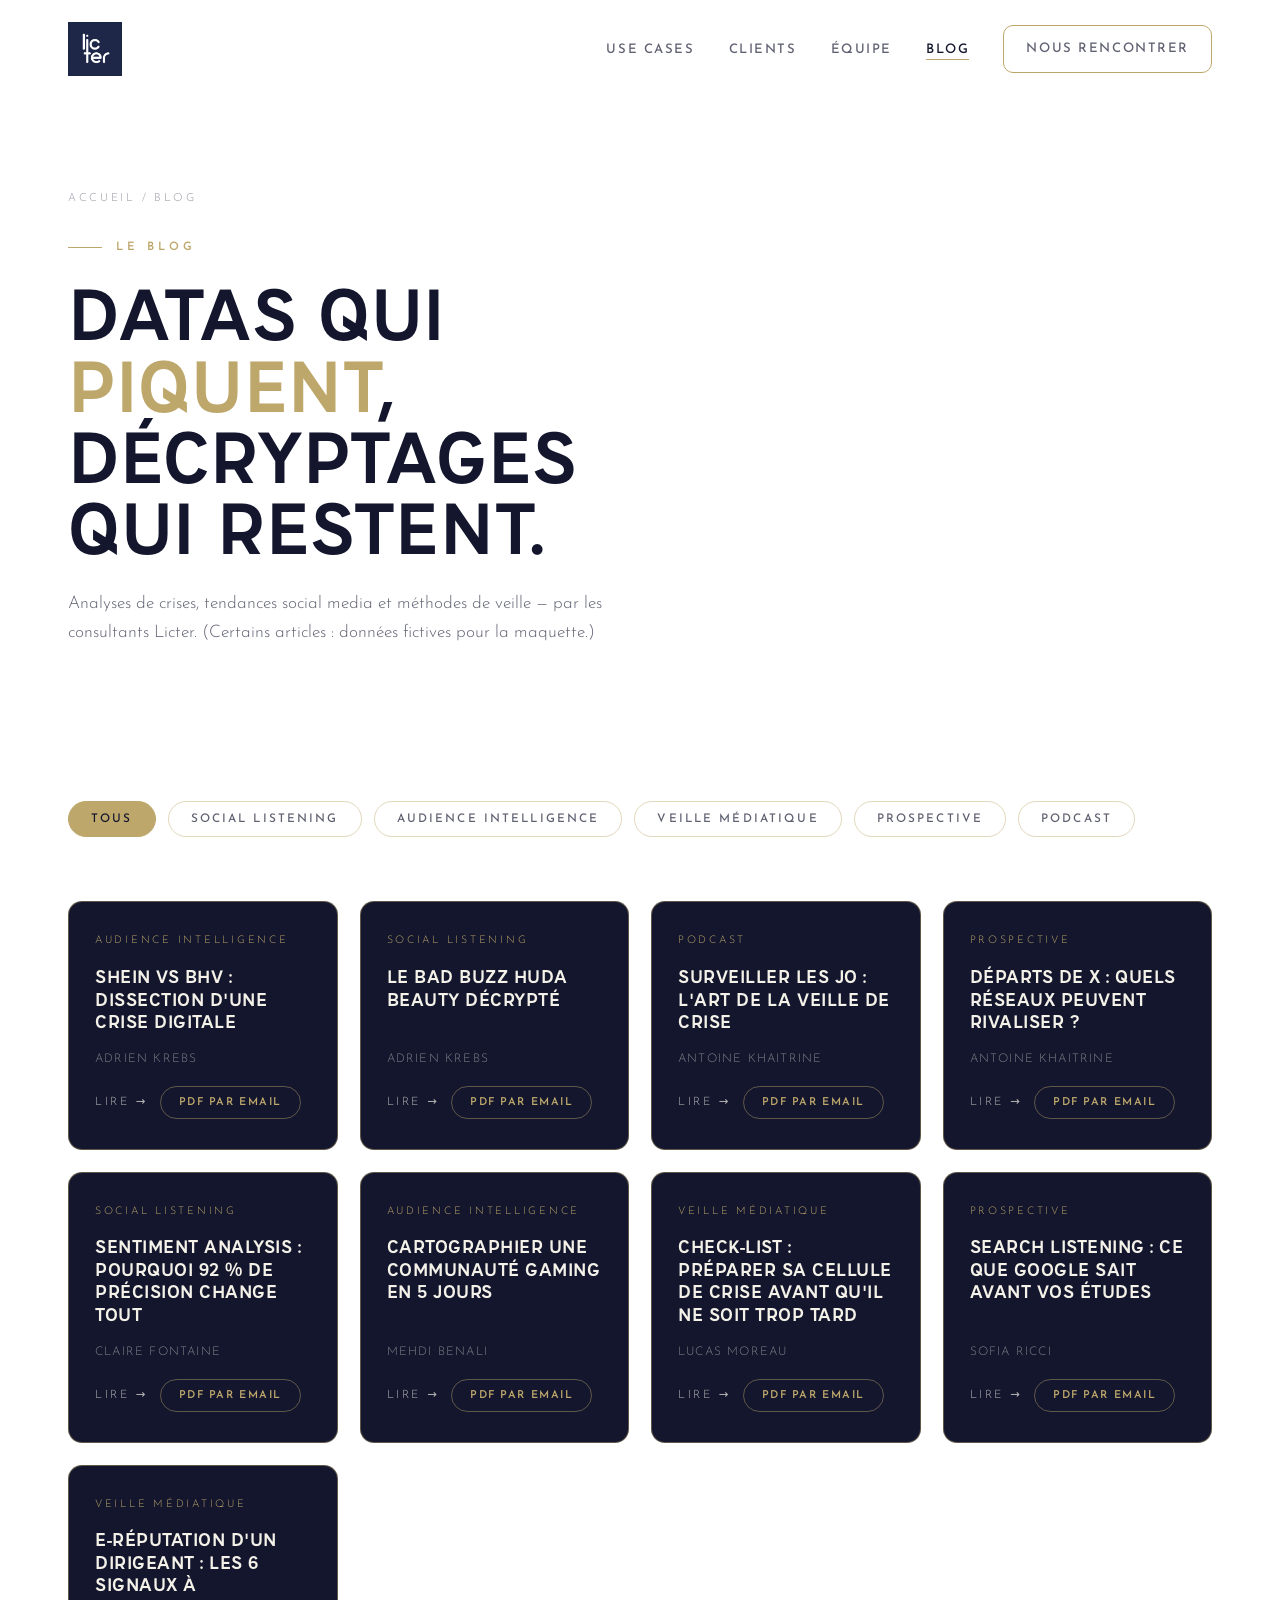
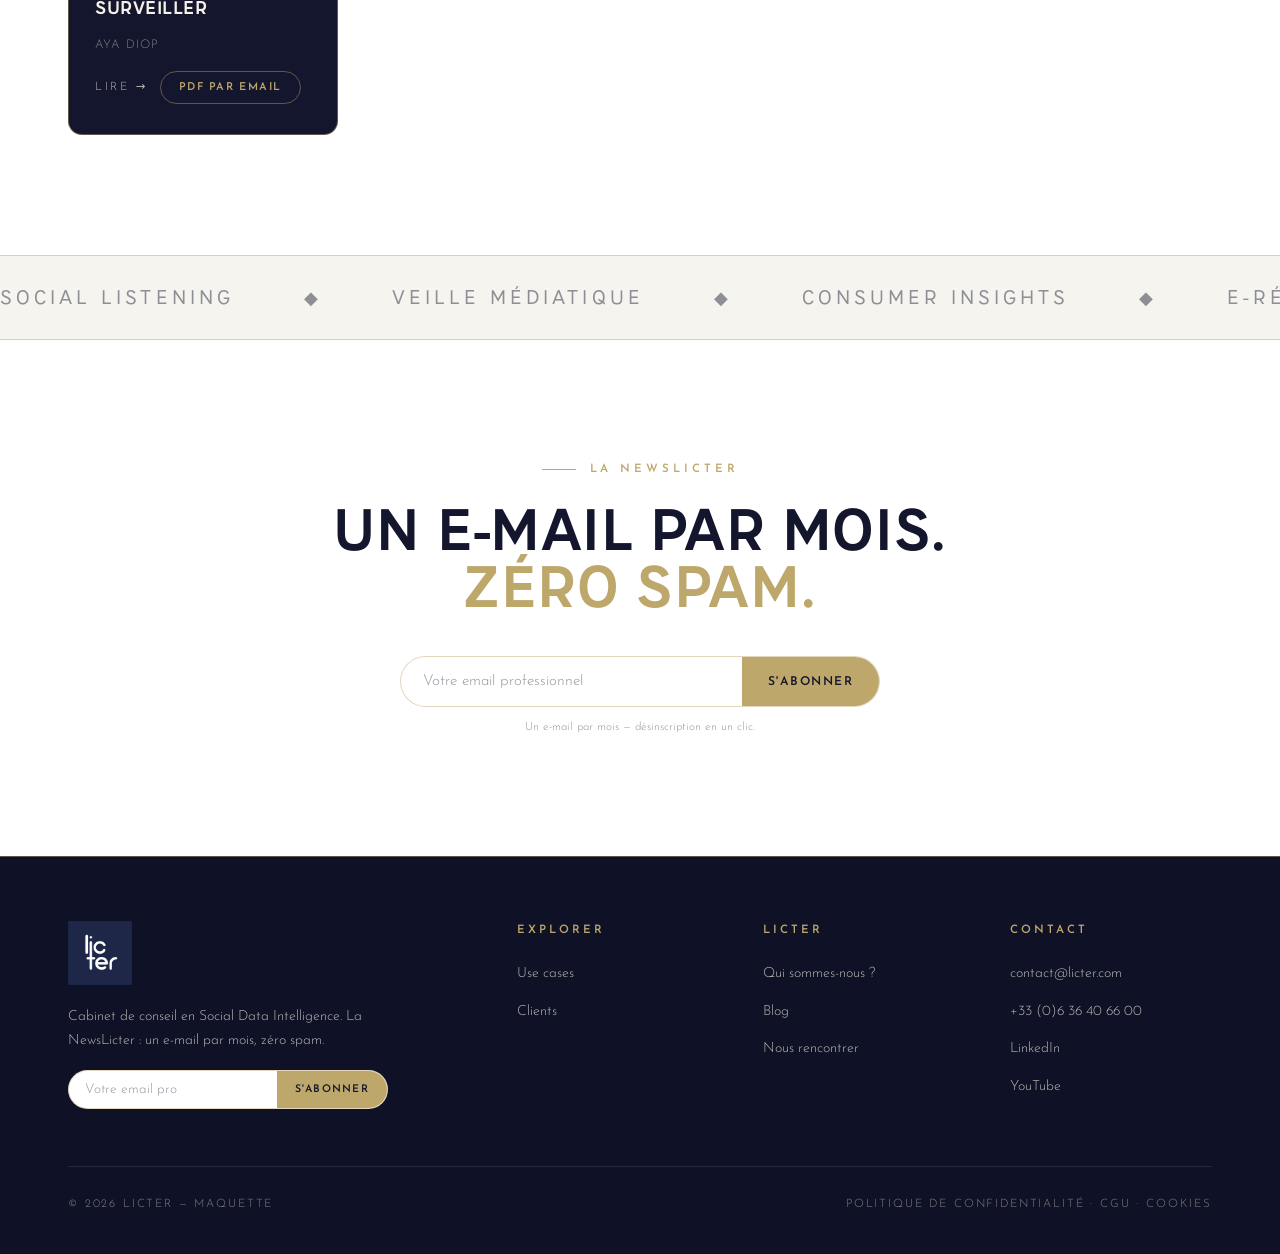
==== commit 6c1a0e30: "Bandeau clients : logos seuls, sans les noms Les noms de marques et losanges sont retirés ; seuls le" ====
--- a/blog.html
+++ b/blog.html
@@ -9,7 +9,7 @@
 <link rel="preconnect" href="https://fonts.googleapis.com">
 <link rel="preconnect" href="https://fonts.gstatic.com" crossorigin>
 <link href="https://fonts.googleapis.com/css2?family=Josefin+Sans:ital,wght@0,300;0,400;0,500;0,600;1,400&display=swap" rel="stylesheet">
-<link rel="stylesheet" href="assets/css/style.css?v=1784730617">
+<link rel="stylesheet" href="assets/css/style.css?v=1784730971">
 </head>
 <body>
 <div id="progress"></div>
@@ -128,6 +128,6 @@
     </div>
   </div>
 </footer>
-<script src="assets/js/main.js?v=1784730617"></script>
+<script src="assets/js/main.js?v=1784730971"></script>
 </body>
 </html>
--- a/assets/css/style.css
+++ b/assets/css/style.css
@@ -818,3 +818,5 @@
 .uc-nox b{font-weight:600}
 .uc-refs{margin-top:18px;display:flex;align-items:center;gap:16px;flex-wrap:wrap}
 .uc-refs img{height:24px;width:auto;max-width:86px;object-fit:contain}
+/* bandeau logos seuls : un peu plus grands sans les noms */
+.marquee-track .mq-logo img{height:34px;max-width:130px}
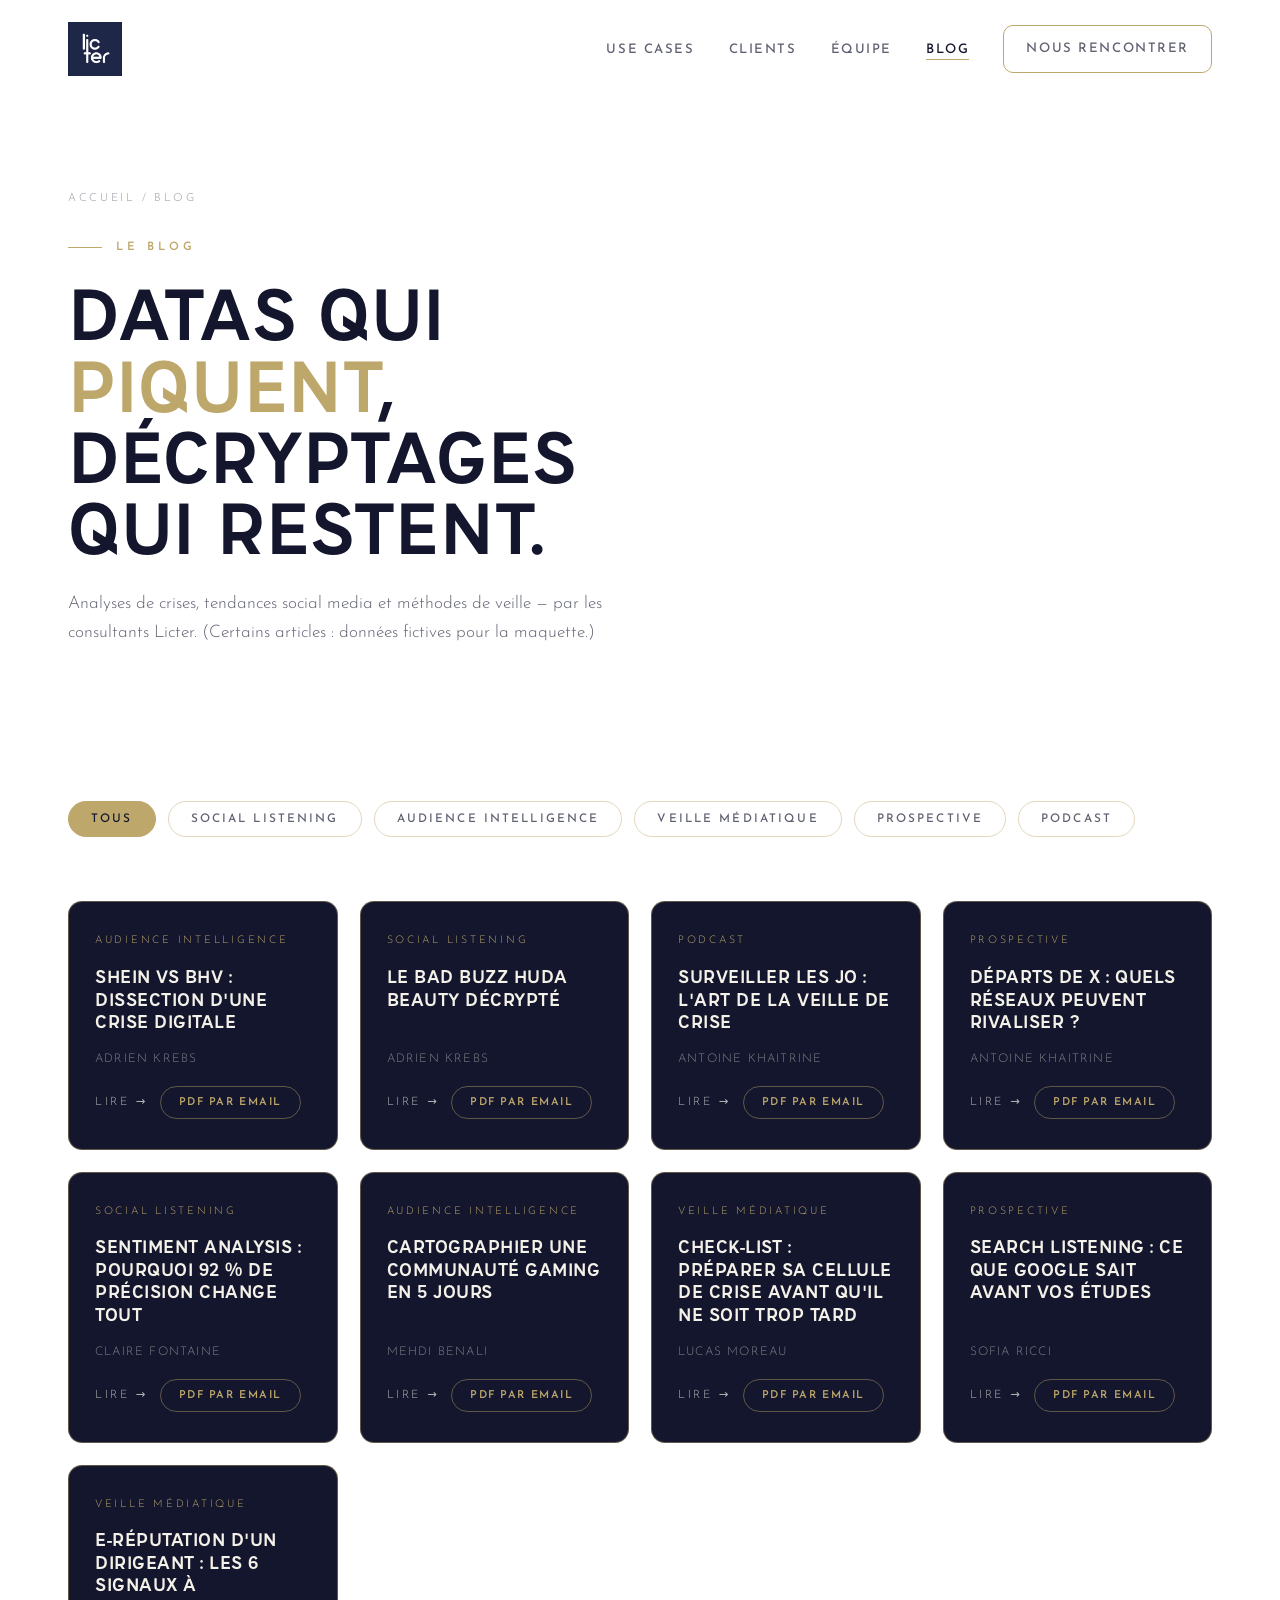
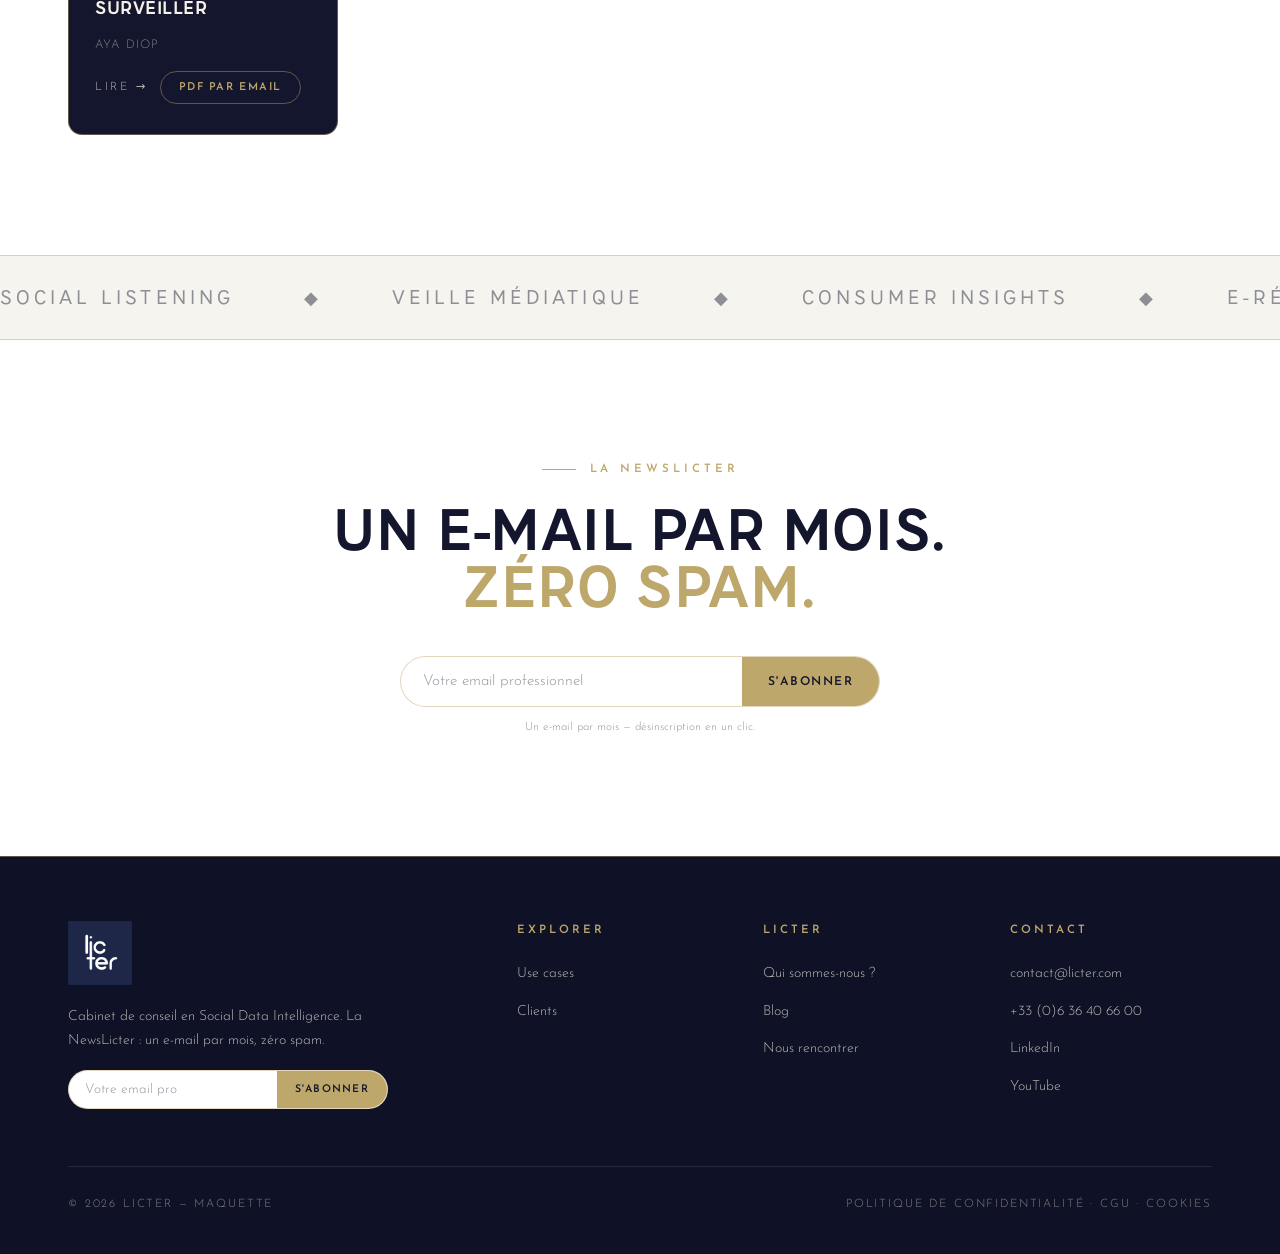
==== commit 1c9b171e: "Bandeau : logo Bandai Namco (éditeur jeu vidéo) à la place de Bandai Co-Authored-By: Claude Fable 5 " ====
--- a/blog.html
+++ b/blog.html
@@ -9,7 +9,7 @@
 <link rel="preconnect" href="https://fonts.googleapis.com">
 <link rel="preconnect" href="https://fonts.gstatic.com" crossorigin>
 <link href="https://fonts.googleapis.com/css2?family=Josefin+Sans:ital,wght@0,300;0,400;0,500;0,600;1,400&display=swap" rel="stylesheet">
-<link rel="stylesheet" href="assets/css/style.css?v=1784730971">
+<link rel="stylesheet" href="assets/css/style.css?v=1784731238">
 </head>
 <body>
 <div id="progress"></div>
@@ -128,6 +128,6 @@
     </div>
   </div>
 </footer>
-<script src="assets/js/main.js?v=1784730971"></script>
+<script src="assets/js/main.js?v=1784731238"></script>
 </body>
 </html>
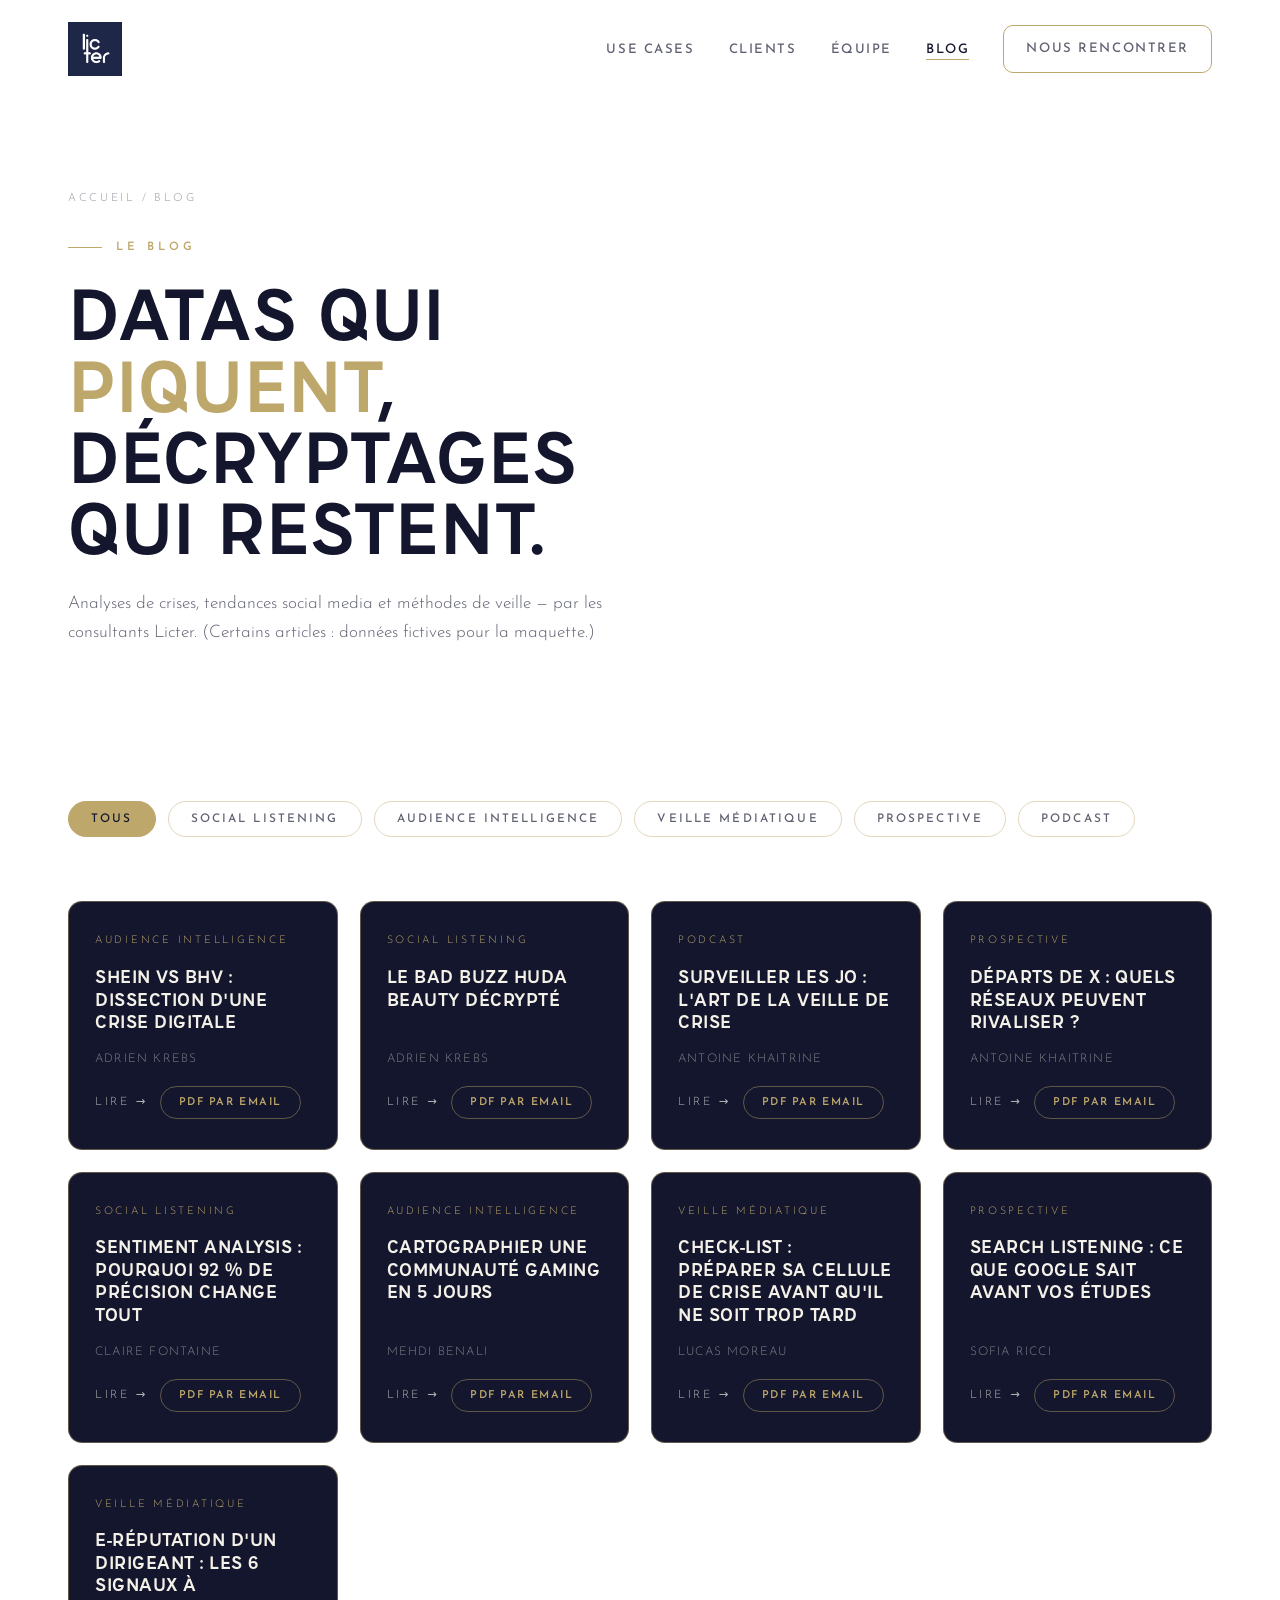
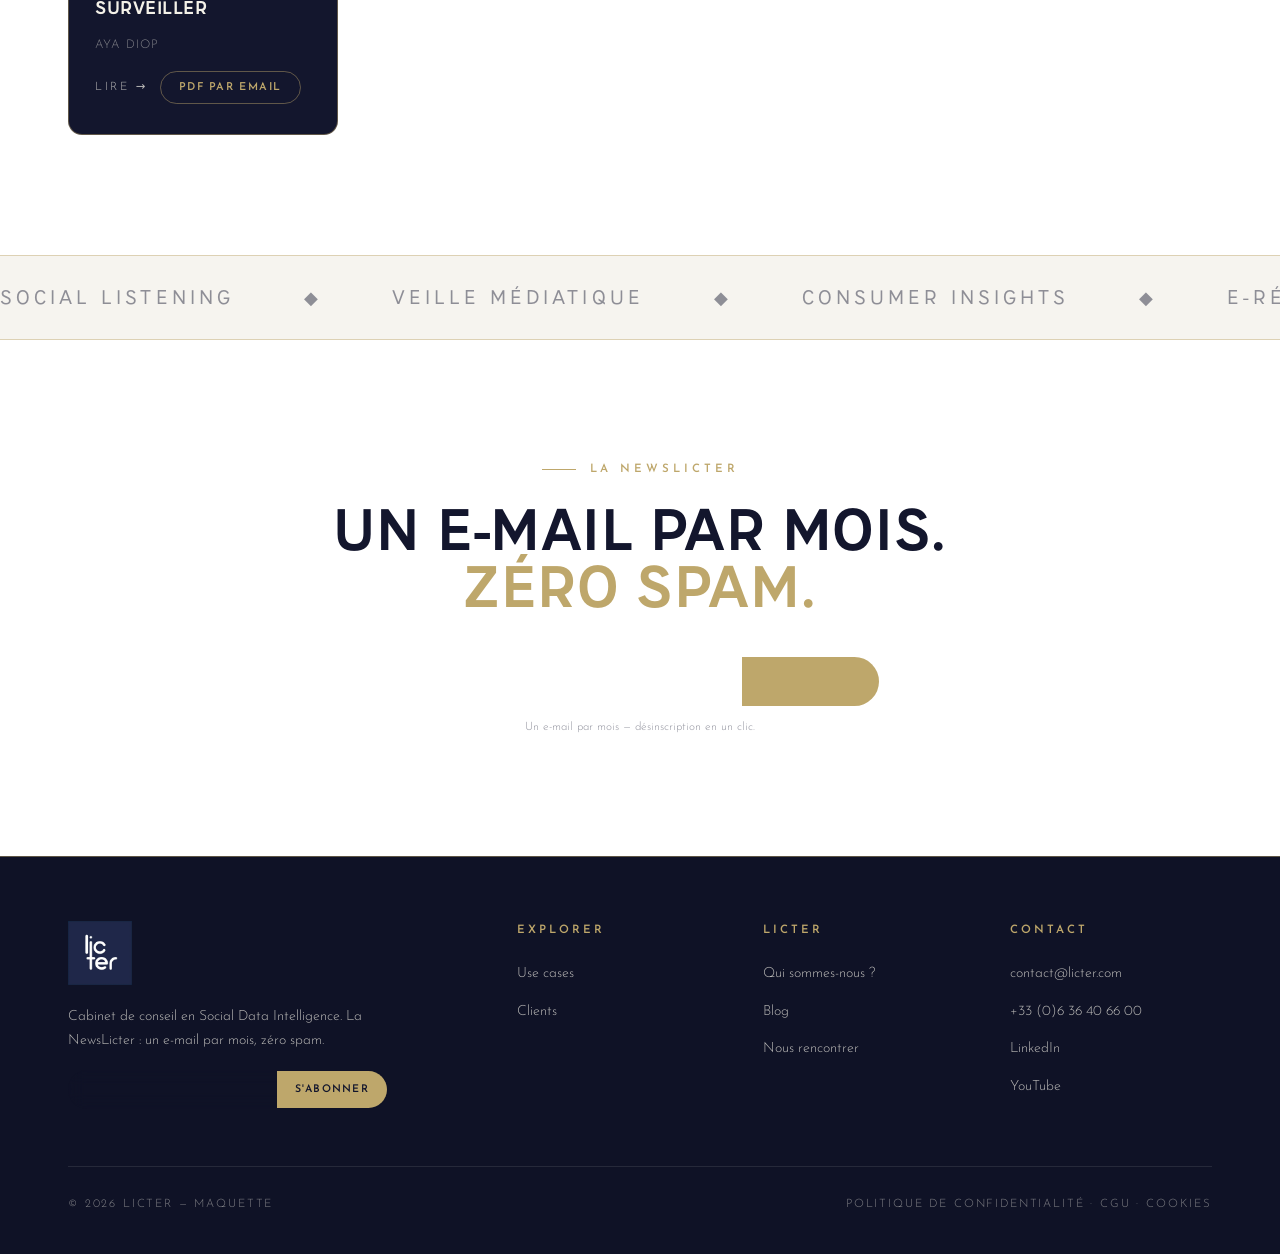
==== commit 834bc05d: "Footer : lien LinkedIn vers la page entreprise Licter Co-Authored-By: Claude Fable 5 <noreply@anthro" ====
--- a/blog.html
+++ b/blog.html
@@ -120,7 +120,7 @@
       </div>
       <div><h4>Explorer</h4><ul><li><a href="use-cases.html">Use cases</a></li><li><a href="clients.html">Clients</a></li></ul></div>
       <div><h4>Licter</h4><ul><li><a href="equipe.html">Qui sommes-nous ?</a></li><li><a href="blog.html">Blog</a></li><li><a href="contact.html">Nous rencontrer</a></li></ul></div>
-      <div><h4>Contact</h4><ul><li><a href="mailto:contact@licter.com">contact@licter.com</a></li><li><a href="tel:+33636406600">+33 (0)6 36 40 66 00</a></li><li><a href="#">LinkedIn</a></li><li><a href="#">YouTube</a></li></ul></div>
+      <div><h4>Contact</h4><ul><li><a href="mailto:contact@licter.com">contact@licter.com</a></li><li><a href="tel:+33636406600">+33 (0)6 36 40 66 00</a></li><li><a href="https://www.linkedin.com/company/licter/posts/?feedView=all" target="_blank" rel="noopener">LinkedIn</a></li><li><a href="https://www.youtube.com/@audience_first/videos" target="_blank" rel="noopener">YouTube</a></li></ul></div>
     </div>
     <div class="foot-bottom">
       <span>© 2026 Licter — Maquette</span>
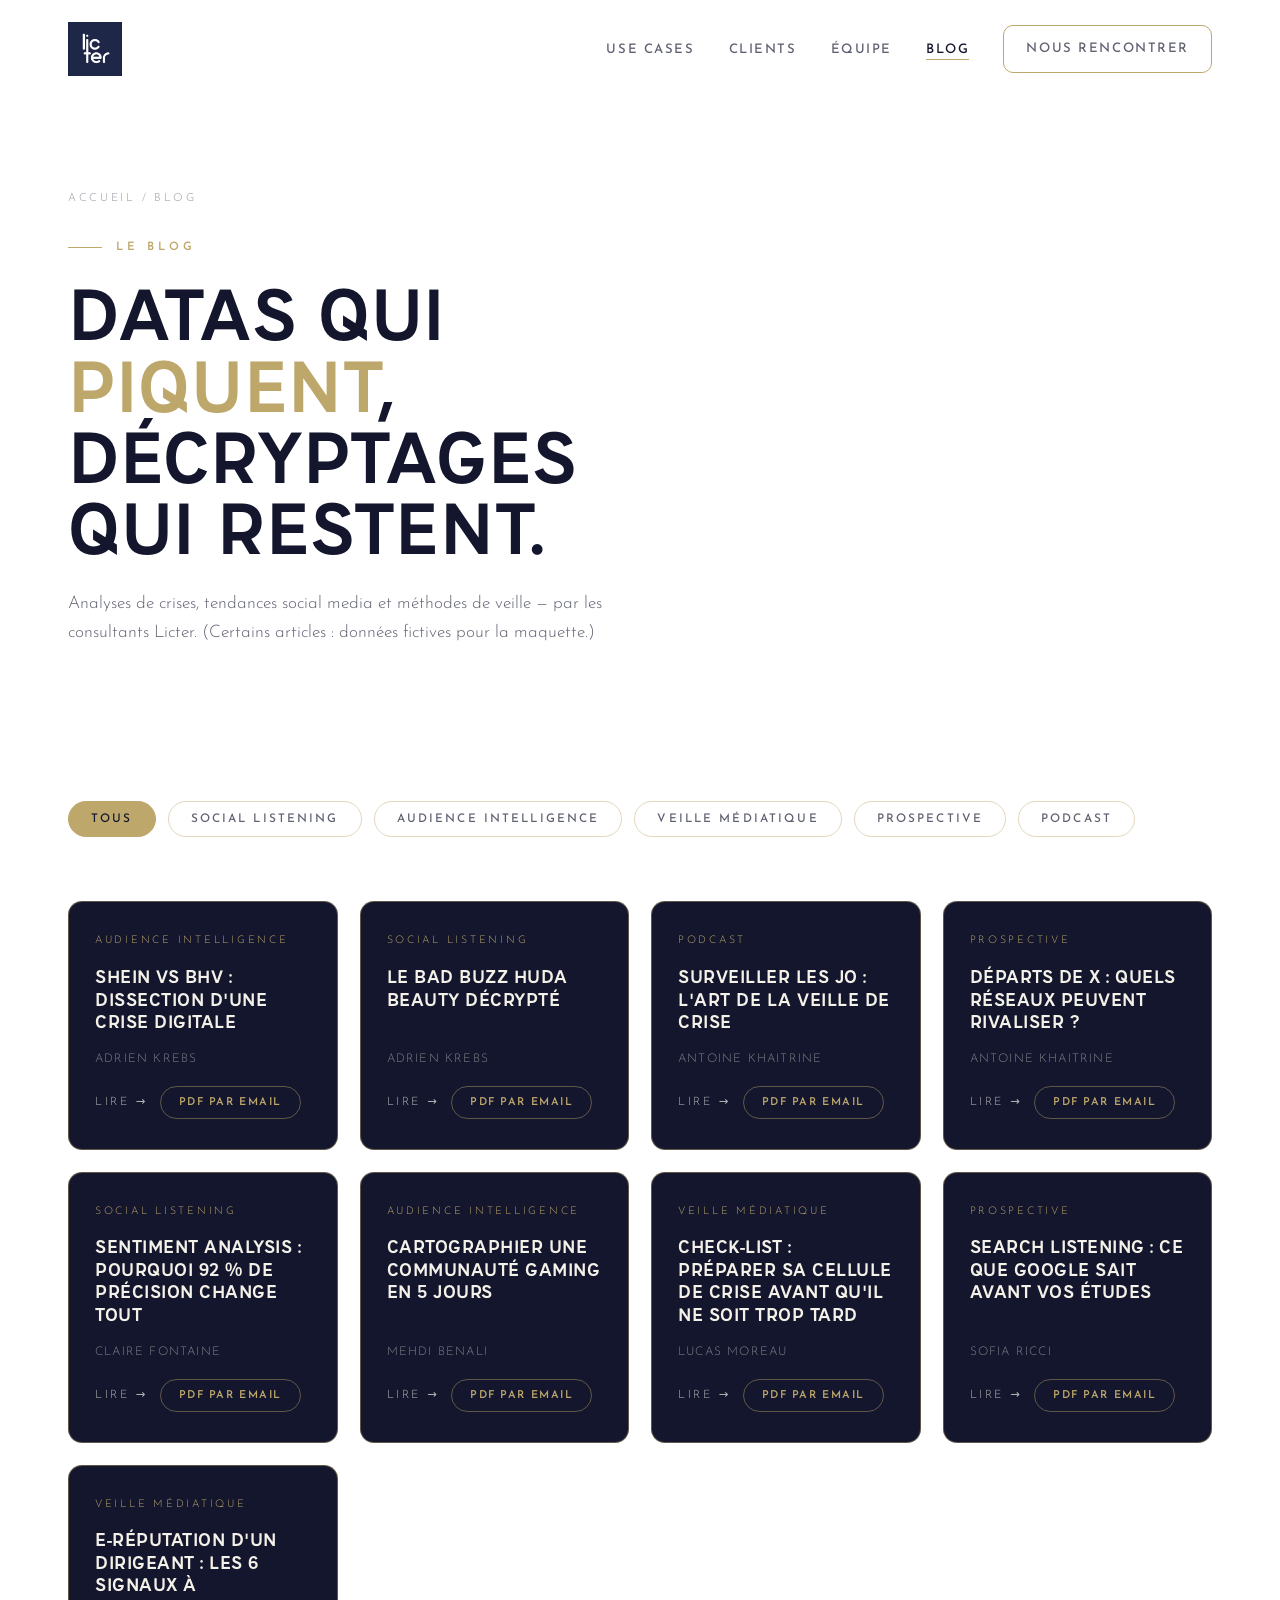
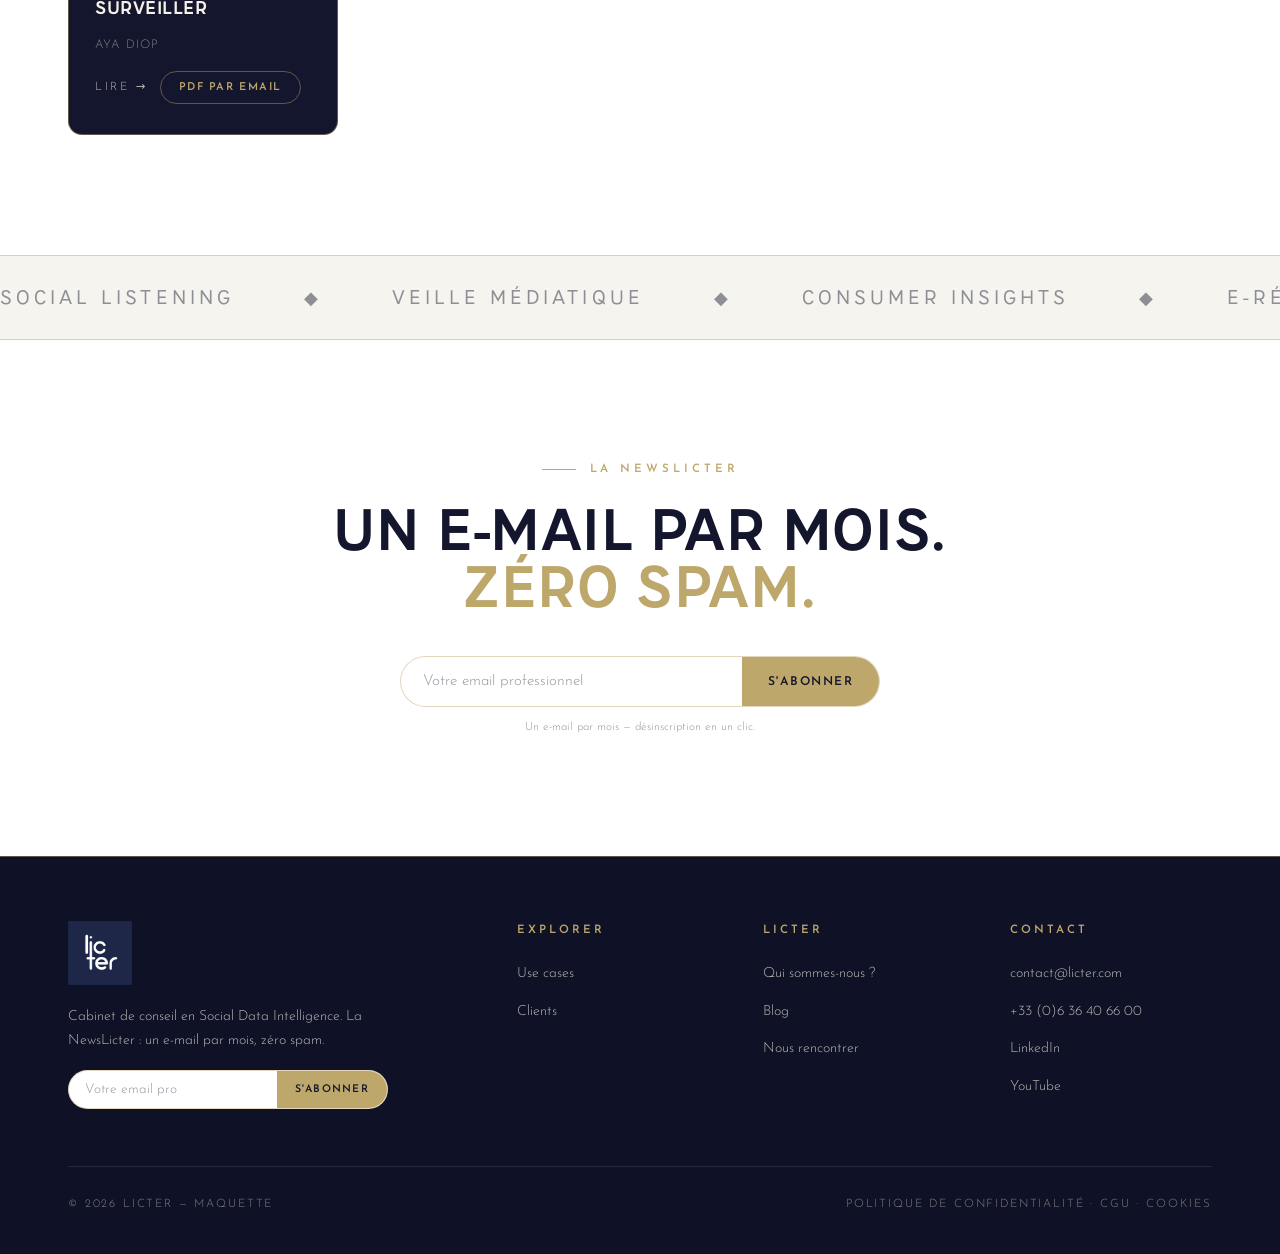
==== commit 89dfcd71: "Vidéos accueil : 3 épisodes YouTube réels avec miniatures - Cartes converties en liens vers les épis" ====
--- a/blog.html
+++ b/blog.html
@@ -9,7 +9,7 @@
 <link rel="preconnect" href="https://fonts.googleapis.com">
 <link rel="preconnect" href="https://fonts.gstatic.com" crossorigin>
 <link href="https://fonts.googleapis.com/css2?family=Josefin+Sans:ital,wght@0,300;0,400;0,500;0,600;1,400&display=swap" rel="stylesheet">
-<link rel="stylesheet" href="assets/css/style.css?v=1784731238">
+<link rel="stylesheet" href="assets/css/style.css?v=1784734330">
 </head>
 <body>
 <div id="progress"></div>
@@ -128,6 +128,6 @@
     </div>
   </div>
 </footer>
-<script src="assets/js/main.js?v=1784731238"></script>
+<script src="assets/js/main.js?v=1784734330"></script>
 </body>
 </html>
--- a/assets/css/style.css
+++ b/assets/css/style.css
@@ -820,3 +820,6 @@
 .uc-refs img{height:24px;width:auto;max-width:86px;object-fit:contain}
 /* bandeau logos seuls : un peu plus grands sans les noms */
 .marquee-track .mq-logo img{height:34px;max-width:130px}
+
+/* cartes vidéo cliquables (liens YouTube) */
+a.video{display:block}
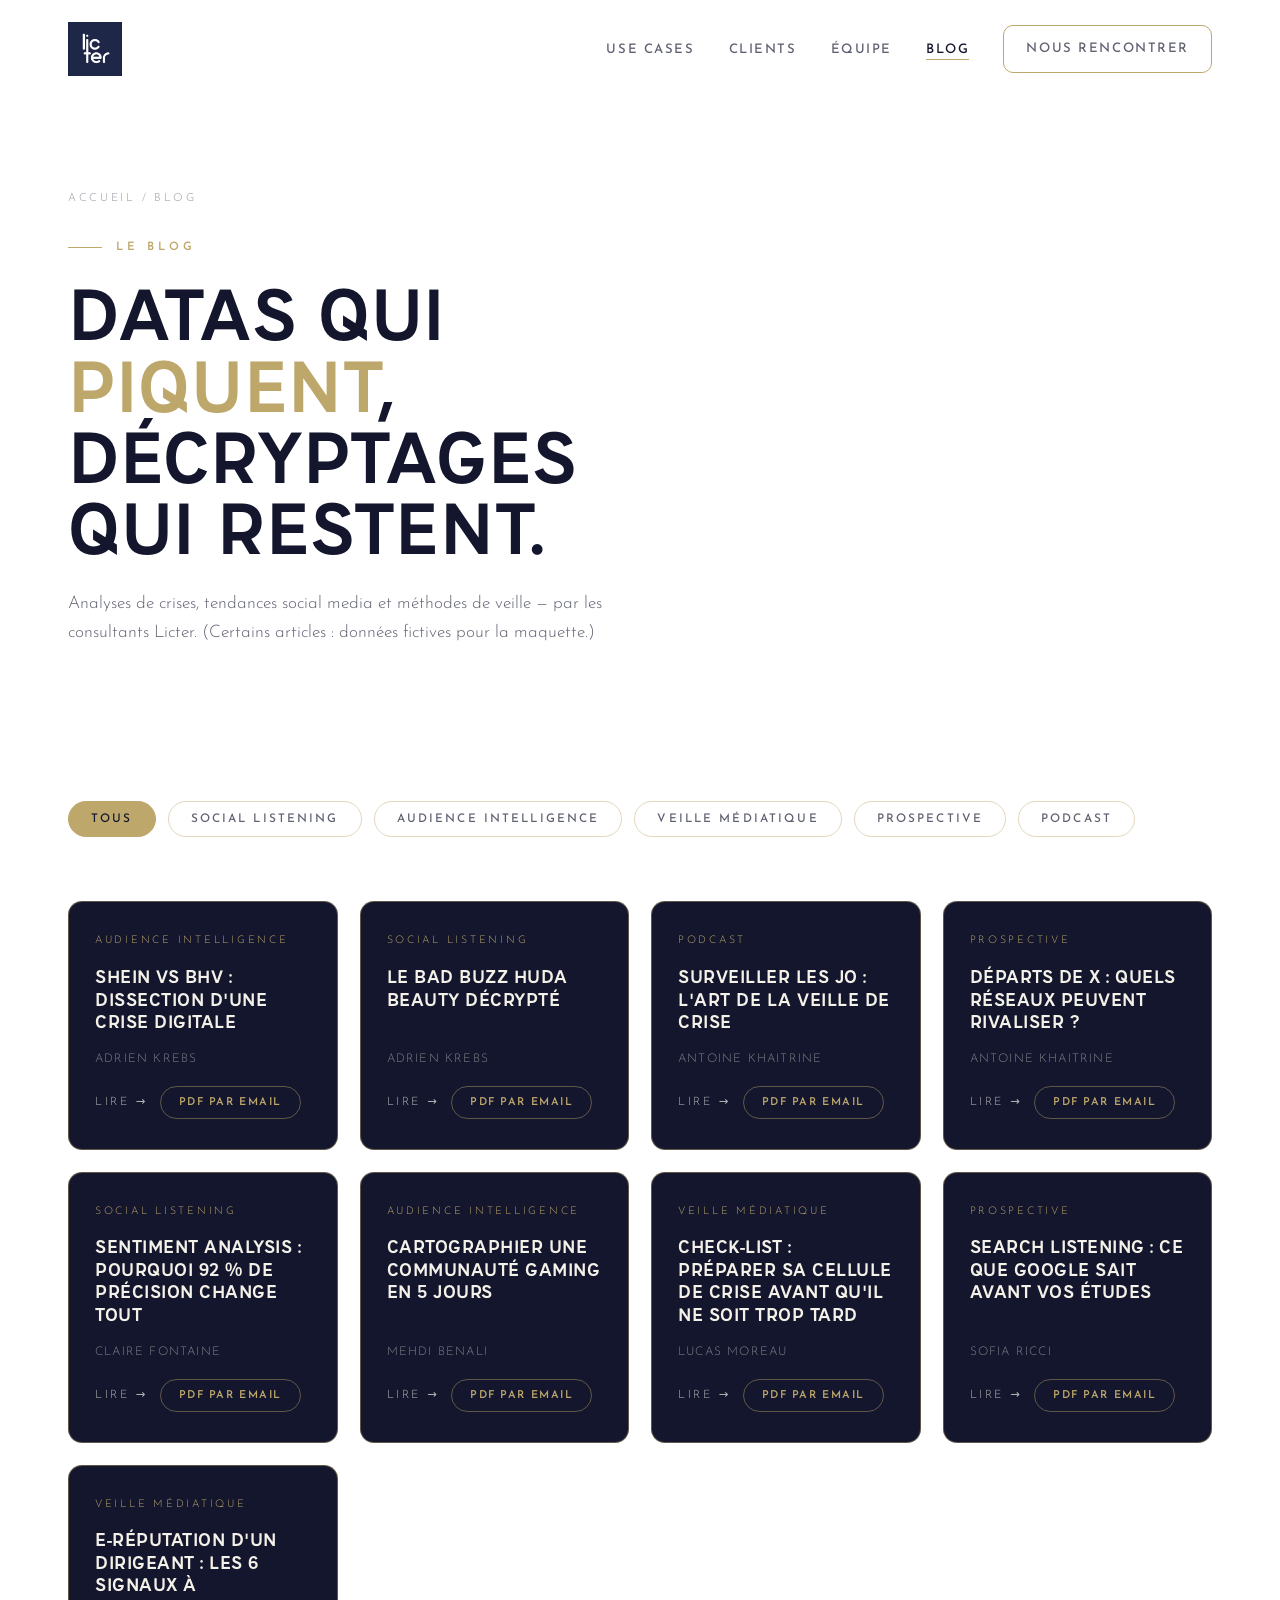
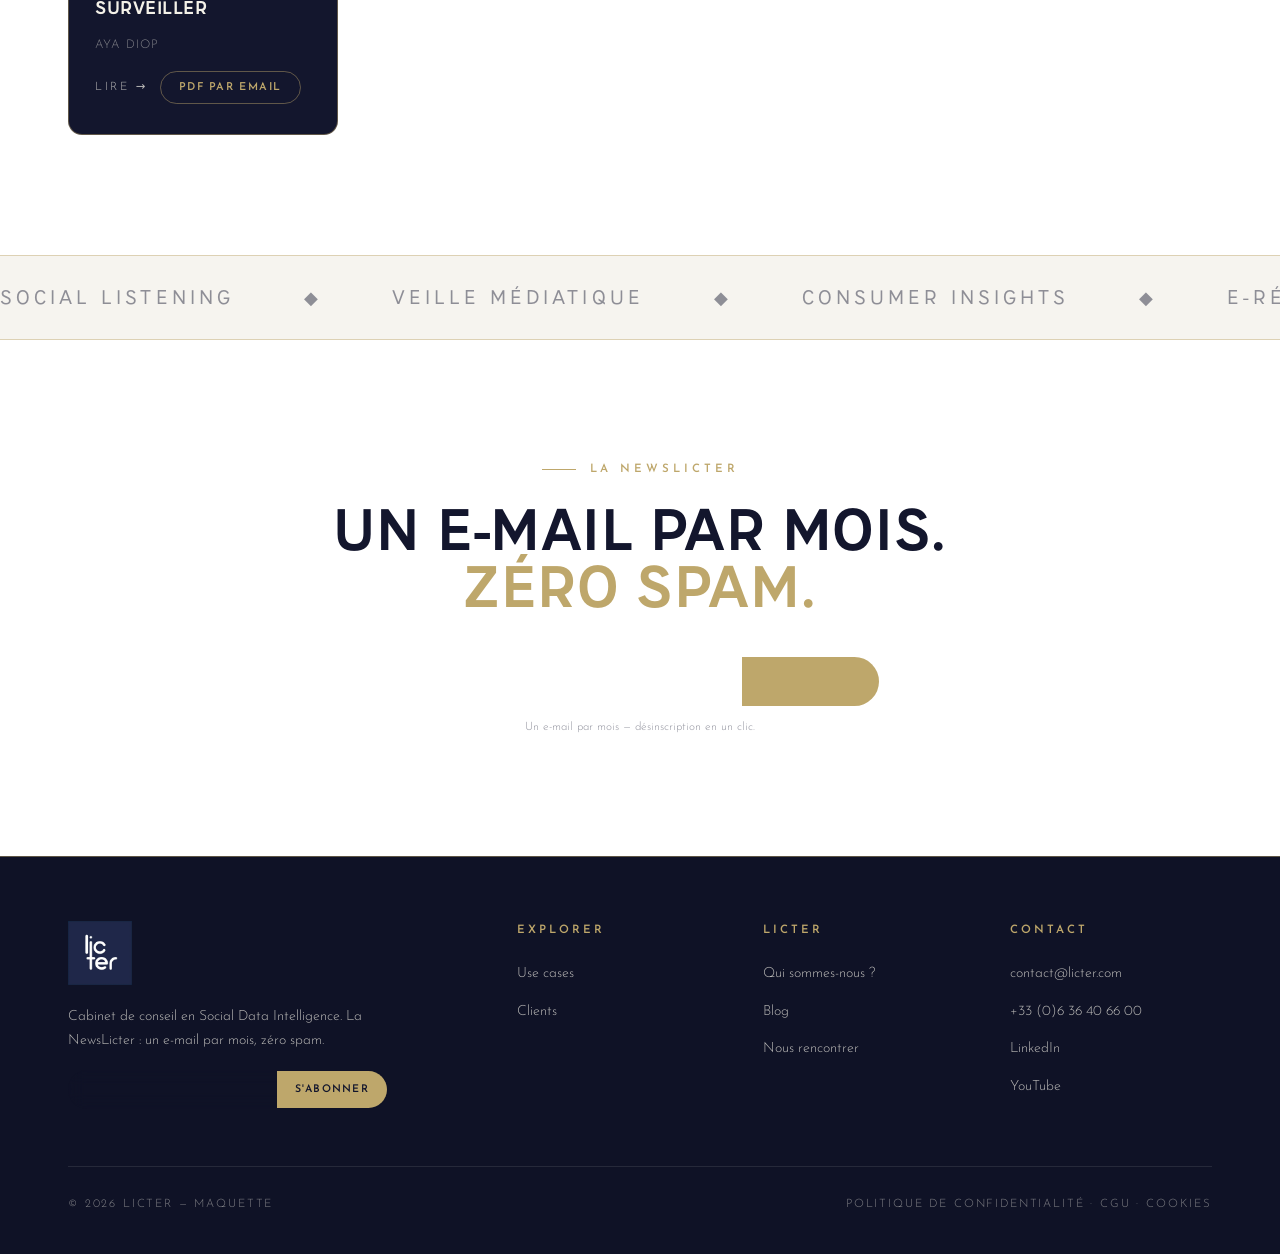
==== commit 810c9282: "Cartes vidéo au format YouTube Miniature rectangulaire 16:9 en haut (play + durée en bas à droite), " ====
--- a/blog.html
+++ b/blog.html
@@ -9,7 +9,7 @@
 <link rel="preconnect" href="https://fonts.googleapis.com">
 <link rel="preconnect" href="https://fonts.gstatic.com" crossorigin>
 <link href="https://fonts.googleapis.com/css2?family=Josefin+Sans:ital,wght@0,300;0,400;0,500;0,600;1,400&display=swap" rel="stylesheet">
-<link rel="stylesheet" href="assets/css/style.css?v=1784734330">
+<link rel="stylesheet" href="assets/css/style.css?v=1784794750">
 </head>
 <body>
 <div id="progress"></div>
@@ -128,6 +128,6 @@
     </div>
   </div>
 </footer>
-<script src="assets/js/main.js?v=1784734330"></script>
+<script src="assets/js/main.js?v=1784794750"></script>
 </body>
 </html>
--- a/assets/css/style.css
+++ b/assets/css/style.css
@@ -823,3 +823,15 @@
 
 /* cartes vidéo cliquables (liens YouTube) */
 a.video{display:block}
+
+/* ---------- cartes vidéo format YouTube (miniature 16:9 + texte dessous) ---------- */
+.video.yt{aspect-ratio:auto;padding:0;justify-content:flex-start;background:#13162D}
+.video.yt .thumb{position:relative;aspect-ratio:16/9;overflow:hidden;flex:none}
+.video.yt .bg{position:absolute;inset:0;background-size:cover;background-position:center}
+.video.yt .bg::after{content:none}
+.video.yt .play{top:50%;transform:translate(-50%,-50%);width:58px;height:58px}
+.video.yt .play::after{border-left-width:12px;border-top-width:8px;border-bottom-width:8px}
+.video.yt .duree{top:auto;bottom:12px;right:12px;background:rgba(0,0,0,.7);border-color:transparent;color:#fff}
+.video.yt .vmeta{padding:20px 22px 24px}
+.video.yt .vmeta small{margin-bottom:8px}
+.video.yt .vmeta h3{font-size:1.02rem}
